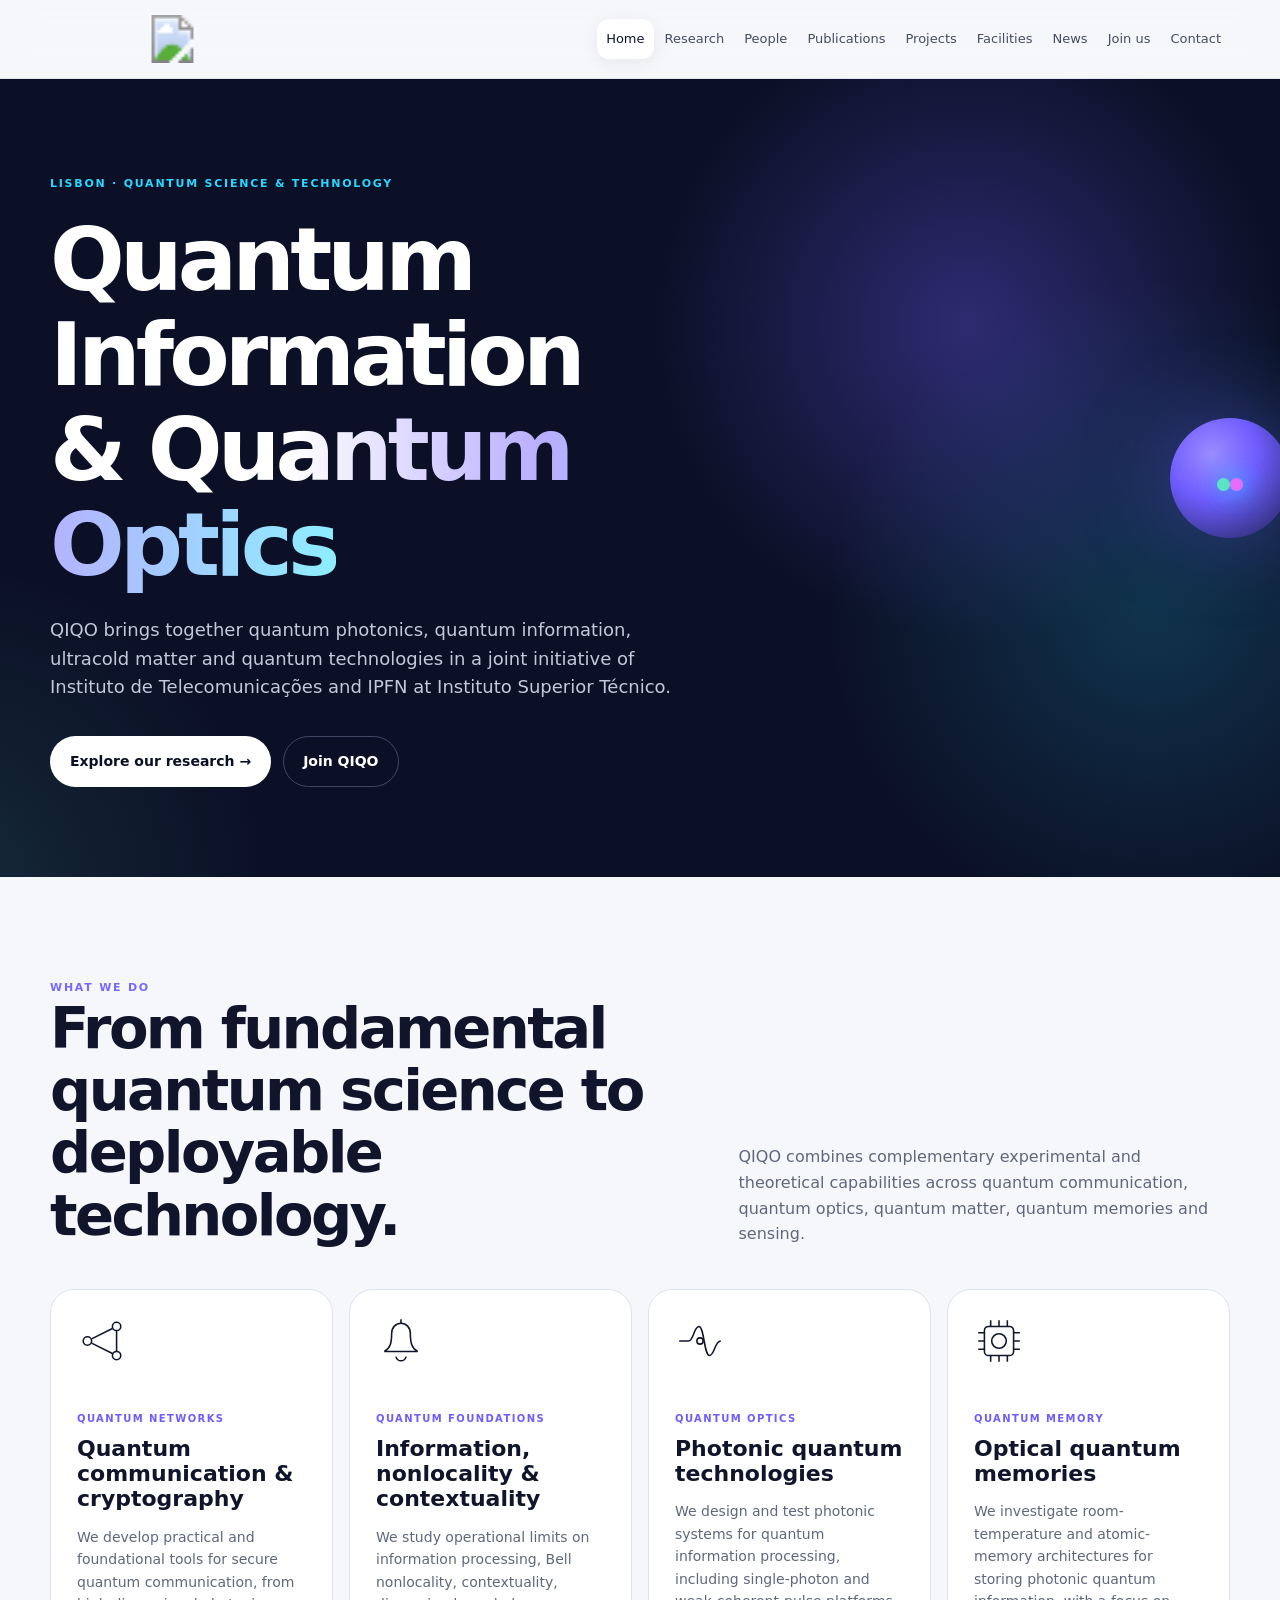
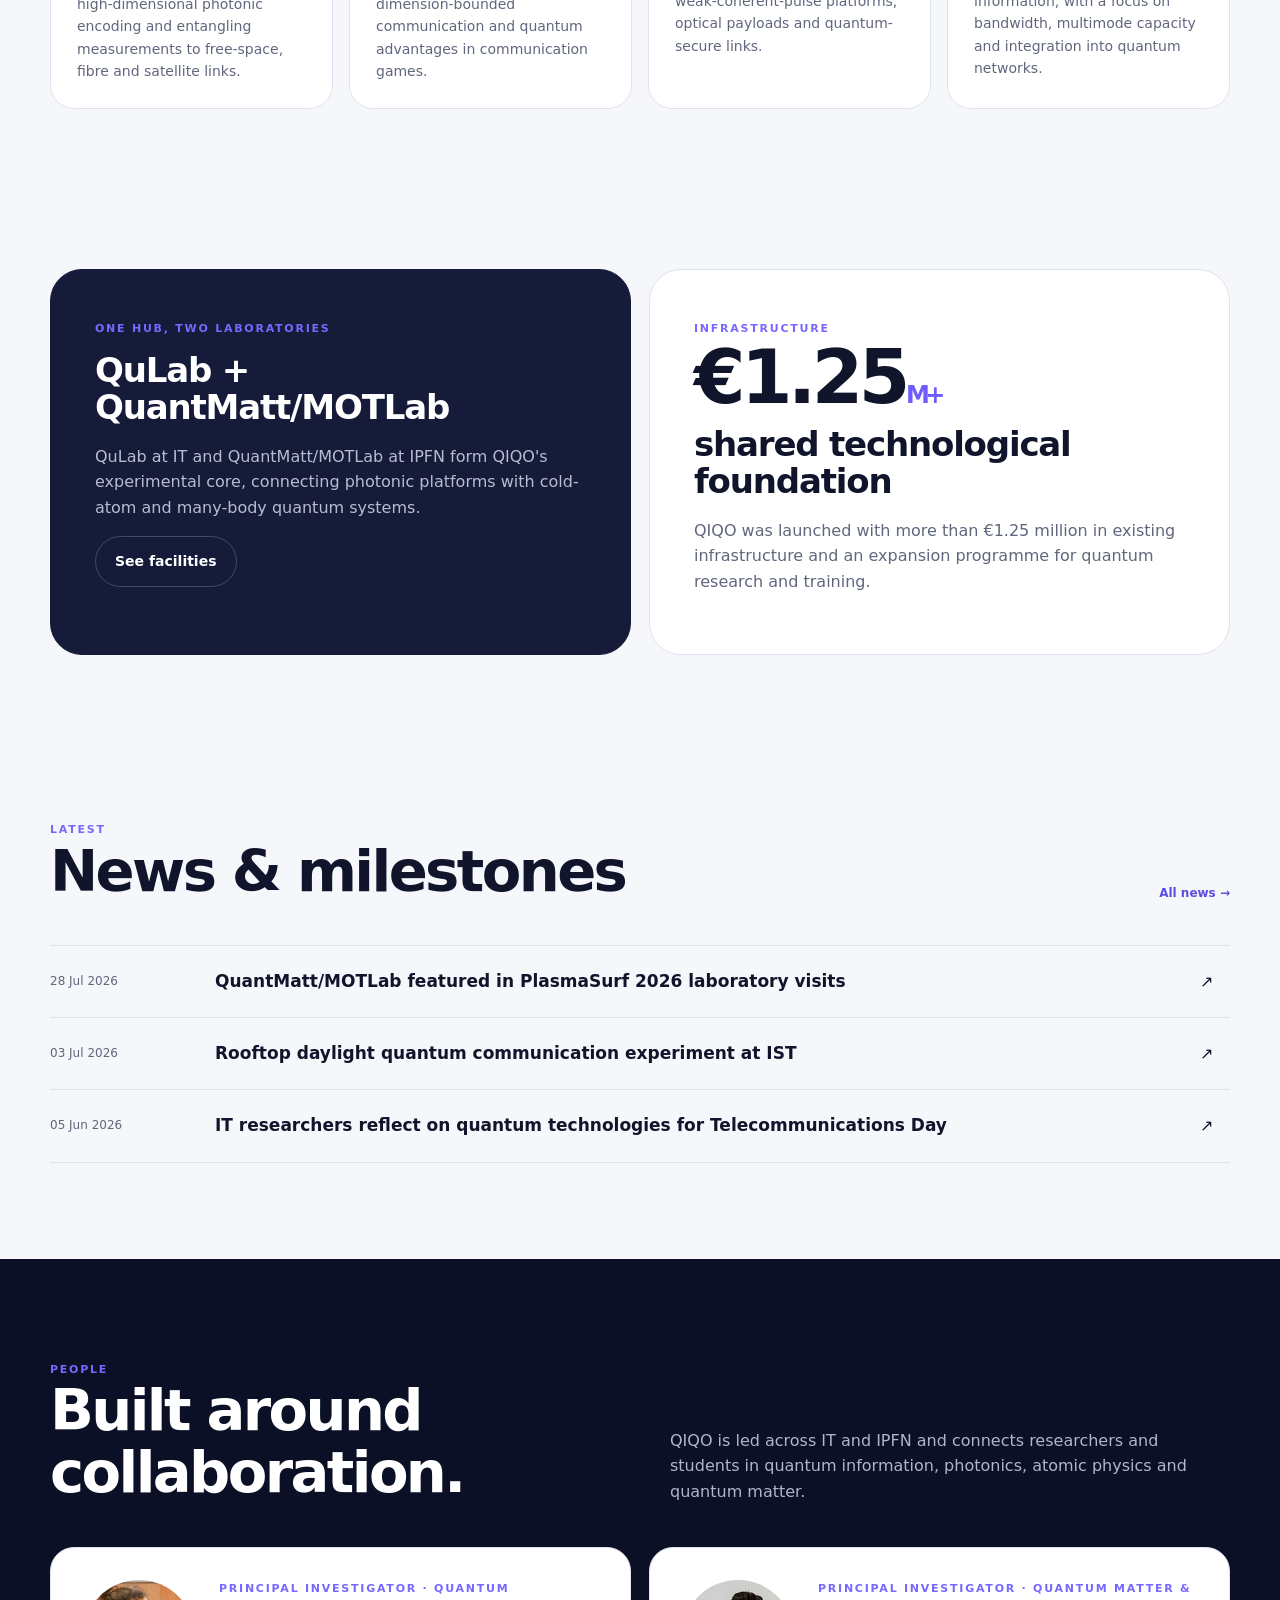
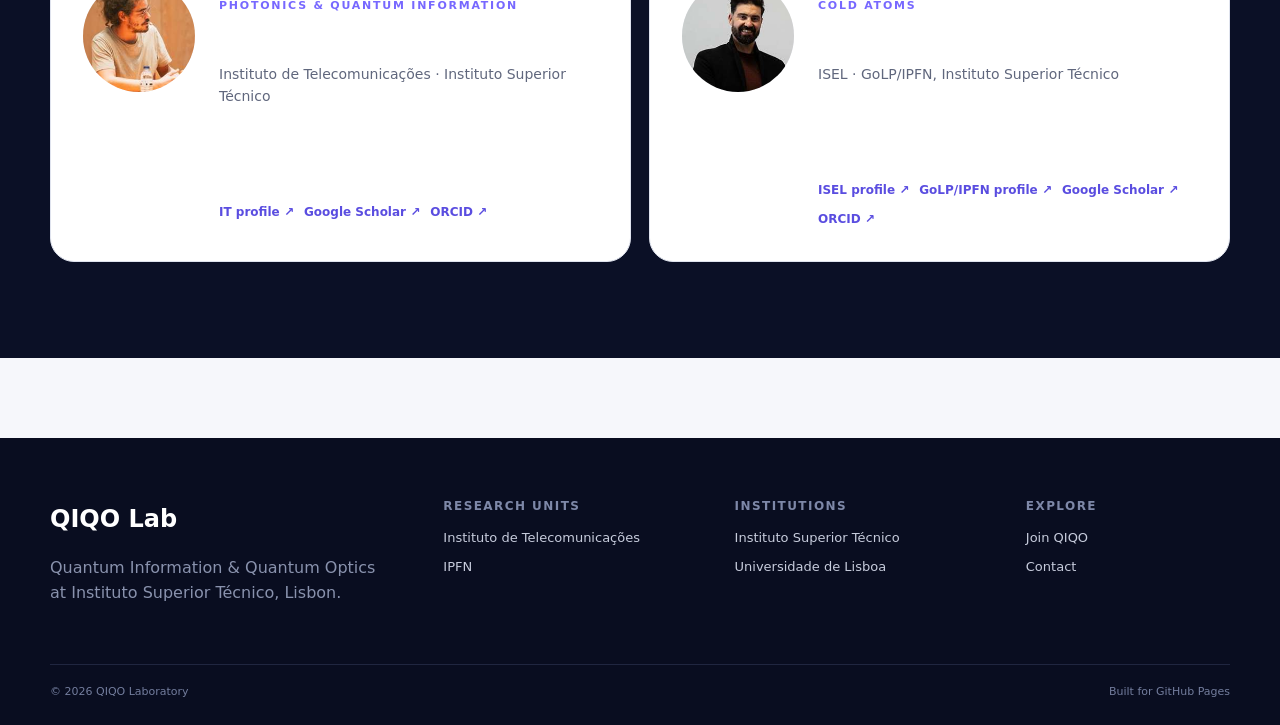
==== index.html @ 83a53793 "Deploy clean QIQO website v6" ====
<!doctype html>
<html lang="en"><head><meta charset="utf-8"><meta name="viewport" content="width=device-width, initial-scale=1"><title>QIQO Lab | Quantum Information & Quantum Optics</title><meta name="description" content="QIQO Laboratory — Quantum Information & Quantum Optics at Instituto Superior Técnico, Lisbon."><meta name="theme-color" content="#0b1026"><link rel="icon" href="assets/img/favicon.svg" type="image/svg+xml"><link rel="stylesheet" href="assets/css/site.css"><script defer src="assets/js/data.js"></script><script defer src="assets/js/news-data.js"></script><script defer src="assets/js/site.js"></script></head><body data-page="home"><div data-site-header></div><main><section class="hero"><div class="shell hero-grid"><div><span class="hero-kicker">Lisbon · Quantum science & technology</span><h1>Quantum Information<br>&amp; <span>Quantum Optics</span></h1><p class="hero-copy">QIQO brings together quantum photonics, quantum information, ultracold matter and quantum technologies in a joint initiative of Instituto de Telecomunicações and IPFN at Instituto Superior Técnico.</p><div class="hero-actions"><a class="btn btn-primary" href="research.html">Explore our research →</a><a class="btn btn-ghost" href="opportunities.html">Join QIQO</a></div></div><div class="quantum-art" aria-hidden="true"><div class="q-grid"></div><div class="q-orbit"></div><div class="q-core"></div><span class="q-dot one"></span><span class="q-dot two"></span><span class="q-dot three"></span></div></div></section><section class="section reveal"><div class="shell"><div class="section-head"><div><span class="eyebrow">What we do</span><h2>From fundamental quantum science to deployable technology.</h2></div><p>QIQO combines complementary experimental and theoretical capabilities across quantum communication, quantum optics, quantum matter, quantum memories and sensing.</p></div><div class="pillars" data-home-research></div></div></section><section class="section-tight reveal"><div class="shell split-band"><article class="band-card dark"><span class="eyebrow">One hub, two laboratories</span><h3>QuLab + QuantMatt/MOTLab</h3><p>QuLab at IT and QuantMatt/MOTLab at IPFN form QIQO's experimental core, connecting photonic platforms with cold-atom and many-body quantum systems.</p><a class="btn btn-ghost" href="facilities.html">See facilities</a></article><article class="band-card"><span class="eyebrow">Infrastructure</span><div class="metric">€1.25<small>M+</small></div><h3>shared technological foundation</h3><p>QIQO was launched with more than €1.25 million in existing infrastructure and an expansion programme for quantum research and training.</p></article></div></section><section class="section reveal"><div class="shell"><div class="section-head"><div><span class="eyebrow">Latest</span><h2>News &amp; milestones</h2></div><a class="text-link" href="news.html">All news →</a></div><div class="news-list" data-home-news></div></div></section><section class="section section-dark reveal"><div class="shell"><div class="section-head"><div><span class="hero-kicker">People</span><h2>Built around collaboration.</h2></div><p>QIQO is led across IT and IPFN and connects researchers and students in quantum information, photonics, atomic physics and quantum matter.</p></div><div class="people-grid leads" data-leadership></div></div></section></main><div data-site-footer></div></body></html>
---- assets/css/site.css ----
:root{
  --bg:#f6f7fb;--ink:#10152c;--muted:#60677d;--line:#dfe3ee;--paper:#fff;--navy:#0b1026;--violet:#6f5cff;--cyan:#29d8ff;--mint:#5fe6bd;--pink:#e56cff;--max:1180px;--radius:24px;--shadow:0 18px 60px rgba(19,24,55,.11)
}
*{box-sizing:border-box}html{scroll-behavior:smooth}body{margin:0;background:var(--bg);color:var(--ink);font-family:Inter,ui-sans-serif,system-ui,-apple-system,BlinkMacSystemFont,"Segoe UI",sans-serif;line-height:1.6;-webkit-font-smoothing:antialiased}a{color:inherit;text-decoration:none}img,svg{max-width:100%}.shell{width:min(calc(100% - 40px),var(--max));margin:auto}.site-header{position:sticky;top:0;z-index:100;background:rgba(246,247,251,.88);backdrop-filter:blur(18px);border-bottom:1px solid rgba(223,227,238,.8)}.nav-wrap{height:78px;display:flex;align-items:center;justify-content:space-between;gap:22px}.brand{display:flex;align-items:center;gap:12px;min-width:260px}.brand-logo{height:48px;width:auto;display:block}.brand-type{display:grid;line-height:1.1}.brand-type strong{font-size:18px;letter-spacing:.14em}.brand-type small{font-size:10px;color:var(--muted);margin-top:5px;letter-spacing:.03em}.main-nav{display:flex;align-items:center;gap:2px}.main-nav a{font-size:13px;padding:10px 9px;border-radius:12px;color:#454c63}.main-nav a:hover,.main-nav a.active{background:#fff;color:var(--ink);box-shadow:0 4px 18px rgba(19,24,55,.07)}.nav-toggle{display:none;border:0;background:transparent;padding:8px}.nav-toggle span{display:block;width:24px;height:2px;background:var(--ink);margin:5px}
.hero{position:relative;overflow:hidden;background:var(--navy);color:white;min-height:680px;display:flex;align-items:center}.hero:before{content:"";position:absolute;inset:-30%;background:radial-gradient(circle at 66% 38%,rgba(111,92,255,.35),transparent 20%),radial-gradient(circle at 75% 60%,rgba(41,216,255,.18),transparent 19%),radial-gradient(circle at 16% 82%,rgba(95,230,189,.12),transparent 16%)}.hero-grid{position:relative;display:grid;grid-template-columns:1.1fr .9fr;gap:50px;align-items:center;padding:90px 0}.hero-kicker,.eyebrow{display:inline-block;font-size:11px;letter-spacing:.16em;text-transform:uppercase;font-weight:750;color:#7768ff}.hero .hero-kicker{color:var(--cyan)}h1,h2,h3,h4{line-height:1.08;margin:0}.hero h1{font-size:clamp(48px,7vw,88px);letter-spacing:-.055em;max-width:760px;margin:17px 0 24px}.hero h1 span{background:linear-gradient(90deg,#fff 20%,#b8adff 56%,#8deeff);-webkit-background-clip:text;color:transparent}.hero-copy{font-size:18px;color:#c3c8db;max-width:680px}.hero-actions{display:flex;gap:12px;flex-wrap:wrap;margin-top:34px}.btn{display:inline-flex;align-items:center;justify-content:center;gap:8px;border-radius:999px;padding:13px 19px;font-size:14px;font-weight:700;border:1px solid transparent}.btn-primary{background:white;color:var(--navy)}.btn-primary:hover{transform:translateY(-2px)}.btn-ghost{border-color:#414965;color:#fff}.btn-ghost:hover{border-color:#8189a5}.quantum-art{position:relative;aspect-ratio:1;max-width:510px;margin-left:auto}.q-orbit{position:absolute;inset:13%;border:1px solid rgba(255,255,255,.28);border-radius:50%;transform:rotate(-14deg)}.q-orbit:before,.q-orbit:after{content:"";position:absolute;inset:0;border:1px solid rgba(255,255,255,.22);border-radius:50%}.q-orbit:before{transform:rotate(62deg)}.q-orbit:after{transform:rotate(122deg)}.q-core{position:absolute;width:120px;height:120px;left:50%;top:50%;transform:translate(-50%,-50%);border-radius:50%;background:radial-gradient(circle at 35% 30%,#9a8cff,#6f5cff 40%,#19204b);box-shadow:0 0 90px rgba(111,92,255,.45)}.q-dot{position:absolute;width:13px;height:13px;border-radius:50%;background:var(--cyan);box-shadow:0 0 24px rgba(41,216,255,.8)}.q-dot.one{left:15%;top:38%}.q-dot.two{right:12%;top:58%;background:var(--mint)}.q-dot.three{left:60%;top:10%;background:var(--pink)}.q-grid{position:absolute;inset:0;background-image:linear-gradient(rgba(255,255,255,.05) 1px,transparent 1px),linear-gradient(90deg,rgba(255,255,255,.05) 1px,transparent 1px);background-size:32px 32px;mask-image:radial-gradient(circle,#000,transparent 70%)}
.section{padding:96px 0}.section-tight{padding:64px 0}.section-dark{background:var(--navy);color:white}.section-head{display:flex;justify-content:space-between;gap:30px;align-items:end;margin-bottom:42px}.section-head h2,.page-hero h1{font-size:clamp(36px,4.5vw,58px);letter-spacing:-.045em}.section-head p{max-width:560px;color:var(--muted);margin:0}.section-dark .section-head p{color:#aeb5cc}.pillars{display:grid;grid-template-columns:repeat(4,1fr);gap:16px}.pillar{display:flex;flex-direction:column;min-height:360px;background:#fff;border:1px solid var(--line);padding:26px;border-radius:var(--radius);transition:.25s}.pillar:hover{transform:translateY(-5px);box-shadow:var(--shadow)}.pillar>div{width:50px;height:50px;margin-bottom:45px}.pillar svg,.research-icon svg{stroke:currentColor;stroke-width:1.5}.pillar span{font-size:10px;text-transform:uppercase;letter-spacing:.14em;color:var(--violet);font-weight:800}.pillar strong{font-size:22px;line-height:1.15;margin:9px 0 14px}.pillar p{font-size:14px;color:var(--muted);margin:0}.split-band{display:grid;grid-template-columns:1fr 1fr;gap:18px}.band-card{border-radius:32px;padding:44px;min-height:340px;background:#fff;border:1px solid var(--line);position:relative;overflow:hidden}.band-card.dark{background:#151b38;color:#fff;border-color:#151b38}.band-card h3{font-size:34px;letter-spacing:-.035em;max-width:500px;margin:12px 0 18px}.band-card p{color:var(--muted);max-width:520px}.band-card.dark p{color:#b7bdd1}.metric{font-size:74px;letter-spacing:-.06em;font-weight:800;line-height:1}.metric small{font-size:24px;color:var(--violet)}.news-list{border-top:1px solid var(--line)}.news-line{display:grid;grid-template-columns:145px 1fr 30px;gap:20px;padding:22px 0;border-bottom:1px solid var(--line);align-items:center}.news-line time{font-size:12px;color:var(--muted)}.news-line strong{font-size:17px}.news-line:hover strong{color:var(--violet)}
.page-hero{padding:92px 0 58px;background:linear-gradient(180deg,#eef0f8 0%,var(--bg) 100%)}.page-hero p{font-size:18px;color:var(--muted);max-width:760px}.breadcrumb{font-size:11px;letter-spacing:.14em;text-transform:uppercase;color:var(--violet);font-weight:800;margin-bottom:14px}.research-grid{display:grid;grid-template-columns:repeat(3,1fr);gap:18px}.research-card{background:#fff;border:1px solid var(--line);border-radius:var(--radius);padding:30px;min-height:360px}.research-icon{width:46px;height:46px;margin-bottom:36px}.research-card h3{font-size:25px;margin:10px 0 14px}.research-card p{color:var(--muted);font-size:14px}.tag-row{display:flex;flex-wrap:wrap;gap:7px;margin-top:22px}.tag-row span,.chip{font-size:11px;padding:6px 10px;border-radius:999px;background:#f0f1f7;color:#4c536a}.people-grid{display:grid;grid-template-columns:repeat(3,1fr);gap:18px}.people-grid.leads{grid-template-columns:repeat(2,1fr)}.person-card{background:#fff;border:1px solid var(--line);border-radius:var(--radius);padding:26px}.person-card-large{display:grid;grid-template-columns:112px 1fr;gap:24px;padding:32px}.avatar{width:82px;height:82px;border-radius:50%;display:grid;place-items:center;background:linear-gradient(135deg,#191f43,#725fff);color:#fff;font-weight:800;letter-spacing:.08em;overflow:hidden}.avatar-photo{object-fit:cover;background:#eef0f8}.person-card-large .avatar{width:112px;height:112px;font-size:22px}.person-card h3{font-size:22px;margin:8px 0 5px}.person-card p{font-size:14px}.muted{color:var(--muted)}.mini-links{display:flex;flex-wrap:wrap;gap:10px;margin-top:15px}.mini-link,.text-link{font-size:12px;font-weight:750;color:#5a4de0}.steering{display:flex;flex-wrap:wrap;gap:8px}.chip{font-size:13px;padding:9px 13px}.filters{display:flex;flex-wrap:wrap;gap:8px;margin-bottom:28px}.filter-btn{border:1px solid var(--line);background:#fff;border-radius:999px;padding:9px 14px;cursor:pointer;color:#51586e}.filter-btn.active{background:var(--navy);color:#fff;border-color:var(--navy)}.pub-year{display:grid;grid-template-columns:110px 1fr;border-top:1px solid var(--line)}.pub-year-label{font-size:32px;font-weight:800;padding:28px 0}.pub-item{padding:28px 0;border-bottom:1px solid var(--line)}.pub-item .topic{font-size:10px;text-transform:uppercase;letter-spacing:.12em;color:var(--violet);font-weight:800}.pub-item h3{font-size:22px;margin:9px 0}.pub-item h3 a:hover{color:var(--violet)}.pub-item p{margin:4px 0;color:var(--muted);font-size:14px}.pub-item .venue{color:var(--ink);font-weight:650}.projects-grid{display:grid;grid-template-columns:repeat(2,1fr);gap:18px}.project-card{background:#fff;border:1px solid var(--line);border-radius:var(--radius);padding:30px}.project-top{display:flex;justify-content:space-between;gap:20px;margin-bottom:26px}.status{font-size:10px;text-transform:uppercase;letter-spacing:.12em;font-weight:800;color:var(--violet)}.dates{font-size:12px;color:var(--muted)}.project-card h3{font-size:29px}.project-card h4{font-size:16px;line-height:1.35;margin:8px 0 16px}.project-card p{color:var(--muted);font-size:14px}.project-meta{border-top:1px solid var(--line);padding-top:16px;margin-top:20px;font-size:12px;font-weight:650}.facilities-grid{display:grid;gap:20px}.facility-card{display:grid;grid-template-columns:.9fr 1.1fr;background:#fff;border:1px solid var(--line);border-radius:30px;overflow:hidden}.facility-card>div:last-child{padding:54px}.facility-card h3{font-size:34px;margin:11px 0 18px}.facility-card p{color:var(--muted)}.facility-art{min-height:390px;background:#121831;position:relative;overflow:hidden}.facility-art span,.facility-art i,.facility-art b{position:absolute;display:block;border:1px solid rgba(255,255,255,.28);border-radius:50%}.facility-art span{width:300px;height:100px;left:12%;top:37%;transform:rotate(18deg)}.facility-art i{width:300px;height:100px;left:12%;top:37%;transform:rotate(78deg)}.facility-art b{width:80px;height:80px;left:44%;top:40%;background:radial-gradient(circle at 30% 30%,#8cf4ff,#6051ff);box-shadow:0 0 70px rgba(96,81,255,.55);border:0}.facility-art-2{background:#101d2d}.facility-art-2 b{background:radial-gradient(circle at 30% 30%,#d7ff92,#38d59b)}.news-grid{display:grid;grid-template-columns:repeat(3,1fr);gap:18px}.news-card{background:#fff;border:1px solid var(--line);border-radius:var(--radius);padding:28px}.news-card time{font-size:11px;color:var(--violet);font-weight:800}.news-card h3{font-size:22px;margin:15px 0}.news-card p{color:var(--muted);font-size:14px}.opportunity-grid{display:grid;grid-template-columns:1fr 1fr;gap:18px}.opportunity{border-radius:var(--radius);background:#fff;border:1px solid var(--line);padding:32px}.opportunity h3{font-size:26px;margin:11px 0}.opportunity p{color:var(--muted)}.contact-grid{display:grid;grid-template-columns:1.1fr .9fr;gap:20px}.contact-card{background:#fff;border:1px solid var(--line);border-radius:var(--radius);padding:34px}.contact-card h3{font-size:24px;margin-bottom:16px}.contact-list{display:grid;gap:14px}.contact-list a{padding:14px 0;border-bottom:1px solid var(--line);display:flex;justify-content:space-between}.map-placeholder{min-height:340px;border-radius:var(--radius);background:var(--navy);color:white;display:flex;align-items:end;padding:30px;position:relative;overflow:hidden}.map-placeholder:before{content:"";position:absolute;inset:0;background-image:linear-gradient(rgba(255,255,255,.08) 1px,transparent 1px),linear-gradient(90deg,rgba(255,255,255,.08) 1px,transparent 1px);background-size:35px 35px;transform:rotate(12deg) scale(1.3)}.map-placeholder div{position:relative}.site-footer{background:#090d20;color:#d5d9e8;padding:62px 0 24px;margin-top:80px}.footer-grid{display:grid;grid-template-columns:1.4fr 1fr 1fr .8fr;gap:36px}.footer-brand{font-size:24px;font-weight:800;color:#fff}.footer-grid p{color:#8992ad;max-width:340px}.footer-grid h3{font-size:12px;text-transform:uppercase;letter-spacing:.12em;color:#7e88a8;margin-bottom:15px}.footer-grid a{display:block;color:#c7ccdc;font-size:13px;margin:8px 0}.footer-grid a:hover{color:#fff}.footer-bottom{border-top:1px solid #202640;margin-top:42px;padding-top:18px;display:flex;justify-content:space-between;color:#737d9d;font-size:11px}.reveal{opacity:0;transform:translateY(14px);transition:.6s ease}.reveal.in-view{opacity:1;transform:none}
@media(max-width:1050px){.main-nav a{font-size:12px;padding:9px 6px}.brand{min-width:220px}.brand-logo{height:42px}.brand-type small{display:none}.pillars{grid-template-columns:repeat(2,1fr)}.research-grid{grid-template-columns:repeat(2,1fr)}}
@media(max-width:820px){.nav-toggle{display:block}.main-nav{display:none;position:absolute;top:78px;left:20px;right:20px;background:#fff;padding:12px;border-radius:18px;box-shadow:var(--shadow);flex-direction:column;align-items:stretch}.main-nav.open{display:flex}.main-nav a{padding:11px 13px}.hero-grid{grid-template-columns:1fr;padding:72px 0}.quantum-art{max-width:380px;margin:0 auto}.hero{min-height:auto}.section{padding:72px 0}.section-head{display:block}.section-head p{margin-top:18px}.people-grid,.people-grid.leads,.projects-grid,.news-grid,.opportunity-grid,.contact-grid{grid-template-columns:1fr}.research-grid{grid-template-columns:1fr}.split-band{grid-template-columns:1fr}.facility-card{grid-template-columns:1fr}.facility-art{min-height:280px}.footer-grid{grid-template-columns:1fr 1fr}.pub-year{grid-template-columns:75px 1fr}.person-card-large{grid-template-columns:82px 1fr}.person-card-large .avatar{width:82px;height:82px}.news-line{grid-template-columns:100px 1fr 20px}}
@media(max-width:560px){.shell{width:min(calc(100% - 28px),var(--max))}.brand{min-width:0}.brand-logo{height:34px}.brand-type small{display:none}.hero h1{font-size:50px}.hero-grid{padding:58px 0}.quantum-art{max-width:290px}.pillars{grid-template-columns:1fr}.pillar{min-height:300px}.band-card{padding:30px}.metric{font-size:58px}.footer-grid{grid-template-columns:1fr}.footer-bottom{display:block}.footer-bottom span{display:block;margin:5px 0}.person-card-large{grid-template-columns:1fr}.pub-year{grid-template-columns:1fr}.pub-year-label{padding-bottom:5px}.facility-card>div:last-child{padding:32px}}
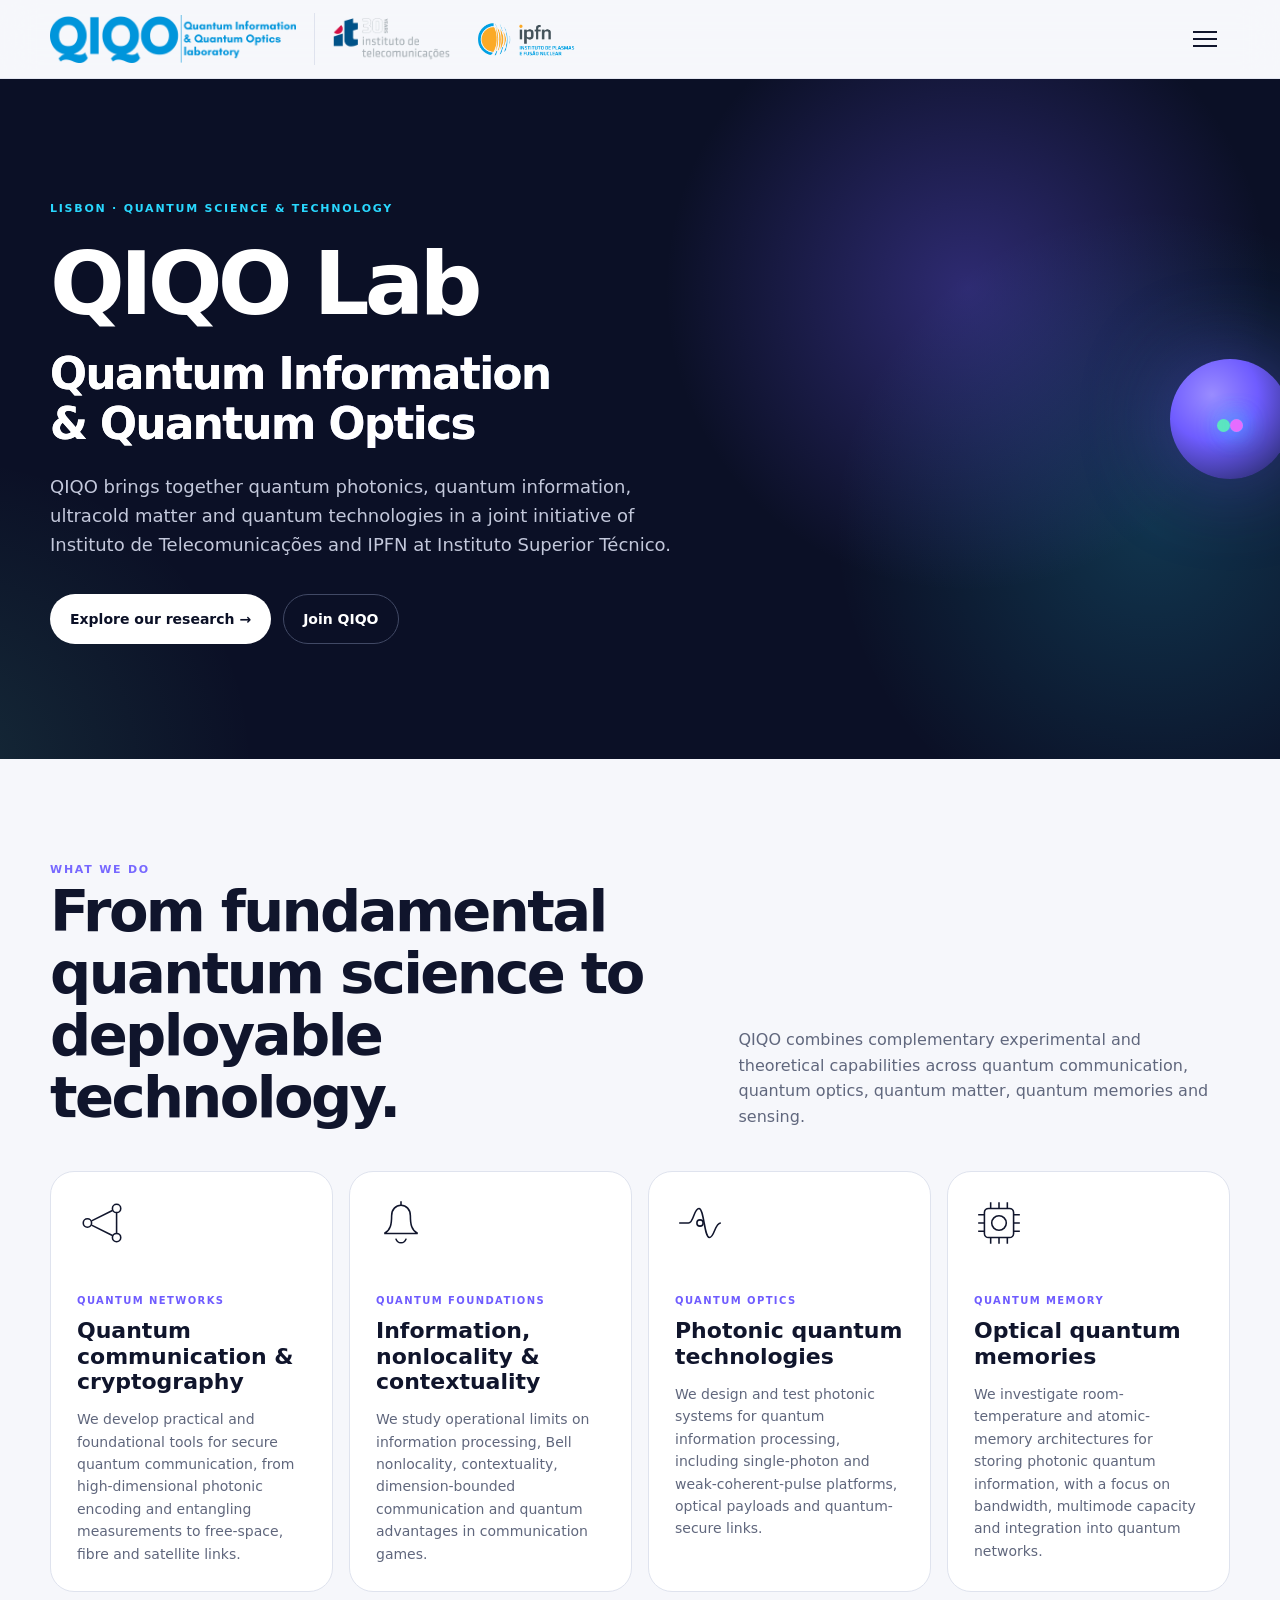
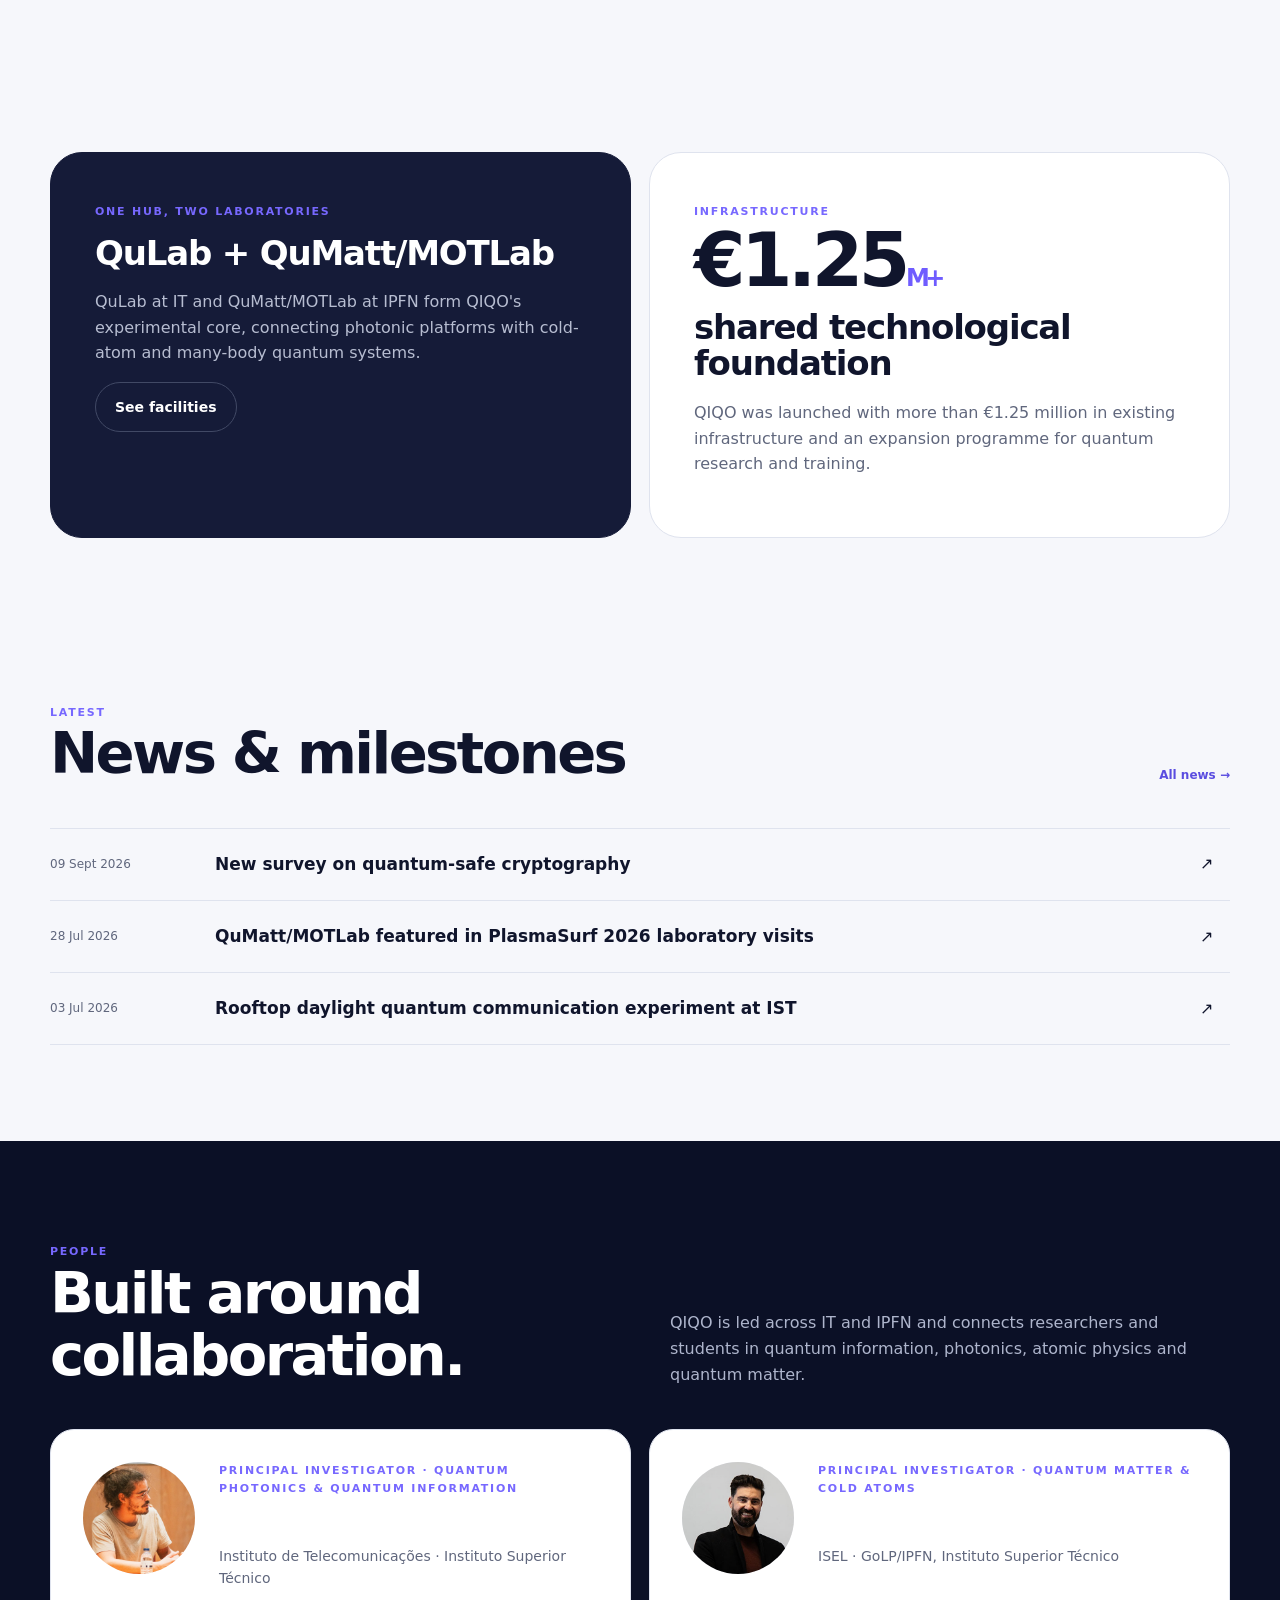
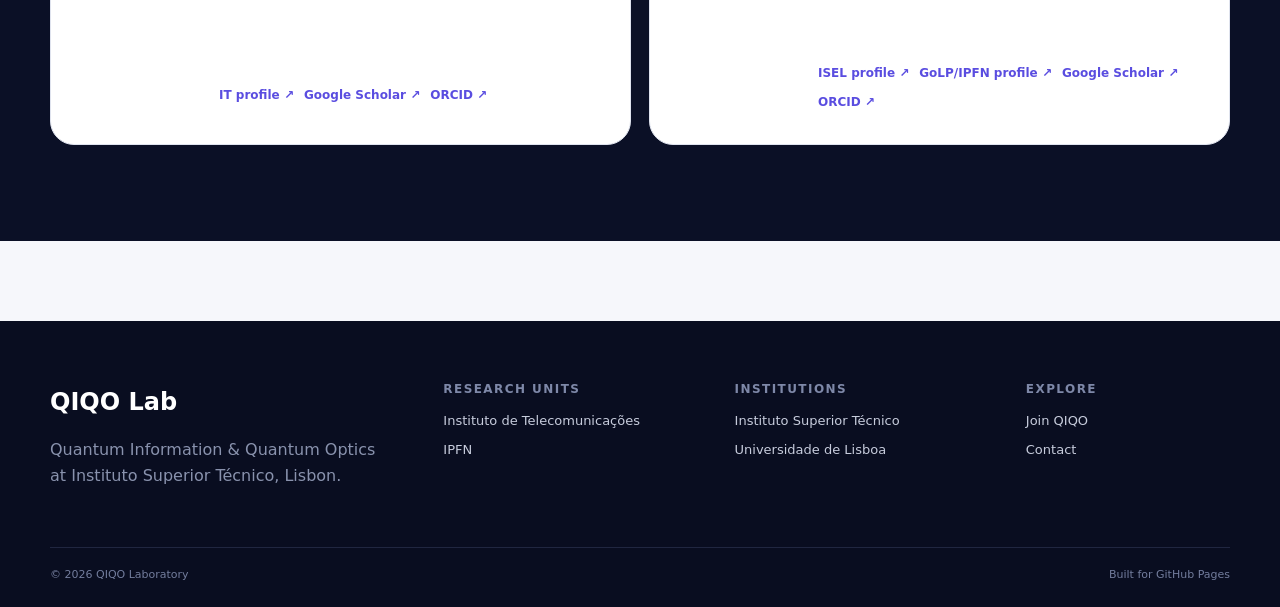
==== commit b243224d: "Publish quantum-safe survey, improve search metadata, and rename QuMatt throughout" ====
--- a/index.html
+++ b/index.html
@@ -1,2 +1,3 @@
-<!doctype html>
-<html lang="en"><head><meta charset="utf-8"><meta name="viewport" content="width=device-width, initial-scale=1"><title>QIQO Lab | Quantum Information & Quantum Optics</title><meta name="description" content="QIQO Laboratory — Quantum Information & Quantum Optics at Instituto Superior Técnico, Lisbon."><meta name="theme-color" content="#0b1026"><link rel="icon" href="assets/img/favicon.svg" type="image/svg+xml"><link rel="stylesheet" href="assets/css/site.css"><script defer src="assets/js/data.js"></script><script defer src="assets/js/news-data.js"></script><script defer src="assets/js/site.js"></script></head><body data-page="home"><div data-site-header></div><main><section class="hero"><div class="shell hero-grid"><div><span class="hero-kicker">Lisbon · Quantum science & technology</span><h1>Quantum Information<br>&amp; <span>Quantum Optics</span></h1><p class="hero-copy">QIQO brings together quantum photonics, quantum information, ultracold matter and quantum technologies in a joint initiative of Instituto de Telecomunicações and IPFN at Instituto Superior Técnico.</p><div class="hero-actions"><a class="btn btn-primary" href="research.html">Explore our research →</a><a class="btn btn-ghost" href="opportunities.html">Join QIQO</a></div></div><div class="quantum-art" aria-hidden="true"><div class="q-grid"></div><div class="q-orbit"></div><div class="q-core"></div><span class="q-dot one"></span><span class="q-dot two"></span><span class="q-dot three"></span></div></div></section><section class="section reveal"><div class="shell"><div class="section-head"><div><span class="eyebrow">What we do</span><h2>From fundamental quantum science to deployable technology.</h2></div><p>QIQO combines complementary experimental and theoretical capabilities across quantum communication, quantum optics, quantum matter, quantum memories and sensing.</p></div><div class="pillars" data-home-research></div></div></section><section class="section-tight reveal"><div class="shell split-band"><article class="band-card dark"><span class="eyebrow">One hub, two laboratories</span><h3>QuLab + QuantMatt/MOTLab</h3><p>QuLab at IT and QuantMatt/MOTLab at IPFN form QIQO's experimental core, connecting photonic platforms with cold-atom and many-body quantum systems.</p><a class="btn btn-ghost" href="facilities.html">See facilities</a></article><article class="band-card"><span class="eyebrow">Infrastructure</span><div class="metric">€1.25<small>M+</small></div><h3>shared technological foundation</h3><p>QIQO was launched with more than €1.25 million in existing infrastructure and an expansion programme for quantum research and training.</p></article></div></section><section class="section reveal"><div class="shell"><div class="section-head"><div><span class="eyebrow">Latest</span><h2>News &amp; milestones</h2></div><a class="text-link" href="news.html">All news →</a></div><div class="news-list" data-home-news></div></div></section><section class="section section-dark reveal"><div class="shell"><div class="section-head"><div><span class="hero-kicker">People</span><h2>Built around collaboration.</h2></div><p>QIQO is led across IT and IPFN and connects researchers and students in quantum information, photonics, atomic physics and quantum matter.</p></div><div class="people-grid leads" data-leadership></div></div></section></main><div data-site-footer></div></body></html>+<!DOCTYPE html>
+
+<html lang="en"><head><meta charset="utf-8"/><meta content="width=device-width, initial-scale=1" name="viewport"/><title>QIQO Lab — Quantum Information &amp; Quantum Optics | Instituto Superior Técnico, Lisbon</title><meta content="QIQO is the joint quantum information and quantum optics laboratory of IT and IPFN at Instituto Superior Técnico, Lisbon, Portugal." name="description"/><meta content="#0b1026" name="theme-color"/><link href="assets/img/favicon.svg" rel="icon" type="image/svg+xml"/><link href="assets/css/site.css" rel="stylesheet"/><script defer="" src="assets/js/data.js"></script><script defer="" src="assets/js/news-data.js"></script><script defer="" src="assets/js/site.js"></script><link href="https://qiqo-lab.github.io/" rel="canonical"/><meta content="website" property="og:type"/><meta content="QIQO Lab" property="og:site_name"/><meta content="QIQO Lab — Quantum Information &amp; Quantum Optics | Instituto Superior Técnico, Lisbon" property="og:title"/><meta content="QIQO is the joint quantum information and quantum optics laboratory of IT and IPFN at Instituto Superior Técnico, Lisbon, Portugal." property="og:description"/><meta content="https://qiqo-lab.github.io/" property="og:url"/><meta content="en_GB" property="og:locale"/><meta content="https://qiqo-lab.github.io/assets/img/logo/qiqo-logo-2.png" property="og:image"/><meta content="QIQO — Quantum Information and Quantum Optics Laboratory" property="og:image:alt"/><meta content="summary" name="twitter:card"/><meta content="QIQO Lab — Quantum Information &amp; Quantum Optics | Instituto Superior Técnico, Lisbon" name="twitter:title"/><meta content="QIQO is the joint quantum information and quantum optics laboratory of IT and IPFN at Instituto Superior Técnico, Lisbon, Portugal." name="twitter:description"/><meta content="https://qiqo-lab.github.io/assets/img/logo/qiqo-logo-2.png" name="twitter:image"/><script data-qiqo-schema="" type="application/ld+json">{"@context": "https://schema.org", "@graph": [{"@type": "ResearchOrganization", "@id": "https://qiqo-lab.github.io/#organization", "name": "QIQO — Quantum Information and Quantum Optics Laboratory", "alternateName": ["QIQO", "QIQO Lab", "QIQO Laboratory"], "url": "https://qiqo-lab.github.io/", "logo": "https://qiqo-lab.github.io/assets/img/logo/qiqo-logo-2.png", "description": "QIQO is the joint quantum information and quantum optics laboratory of IT and IPFN at Instituto Superior Técnico, Lisbon, Portugal.", "address": {"@type": "PostalAddress", "streetAddress": "Av. Rovisco Pais 1", "postalCode": "1049-001", "addressLocality": "Lisbon", "addressCountry": "PT"}, "parentOrganization": [{"@type": "CollegeOrUniversity", "name": "Instituto Superior Técnico, Universidade de Lisboa", "url": "https://tecnico.ulisboa.pt/"}, {"@type": "ResearchOrganization", "name": "Instituto de Telecomunicações", "url": "https://www.it.pt/"}, {"@type": "ResearchOrganization", "name": "Instituto de Plasmas e Fusão Nuclear", "alternateName": "IPFN", "url": "https://www.ipfn.tecnico.ulisboa.pt/"}]}, {"@type": "WebSite", "@id": "https://qiqo-lab.github.io/#website", "url": "https://qiqo-lab.github.io/", "name": "QIQO Lab", "alternateName": "QIQO", "publisher": {"@id": "https://qiqo-lab.github.io/#organization"}, "inLanguage": "en"}]}</script><noscript><style>.reveal{opacity:1;transform:none}.nav-toggle{display:none}.nav-wrap{height:auto;min-height:78px;flex-wrap:wrap;padding-block:12px}.main-nav{display:flex;position:static;flex-wrap:wrap;flex-direction:row;width:100%;box-shadow:none}</style></noscript></head><body data-page="home"><div data-site-header=""><header class="site-header"><div class="shell nav-wrap"><div class="header-logos"><a aria-label="QIQO home" class="brand" href="index.html"><img alt="QIQO Laboratory logo" class="brand-logo" src="assets/img/logo/qiqo-logo-2.png"/></a><div aria-label="Partner institutions" class="partner-logos"><a aria-label="Instituto de Telecomunicações" class="partner-logo partner-logo-it" href="https://www.it.pt/"><img alt="Instituto de Telecomunicações" height="188" src="assets/img/logo/it-logo.png" width="525"/></a><a aria-label="Instituto de Plasmas e Fusão Nuclear" class="partner-logo partner-logo-ipfn" href="https://www.ipfn.tecnico.ulisboa.pt/"><img alt="Instituto de Plasmas e Fusão Nuclear" height="179" src="assets/img/logo/ipfn-logo.png" width="428"/></a></div></div><button aria-expanded="false" aria-label="Toggle navigation" class="nav-toggle"><span></span><span></span><span></span></button><nav aria-label="Primary navigation" class="main-nav"><a class="active" href="index.html">Home</a><a href="research.html">Research</a><a href="people.html">People</a><a href="publications.html">Publications</a><a href="projects.html">Projects</a><a href="facilities.html">Facilities</a><a href="news.html">News</a><a href="opportunities.html">Join us</a><a href="contact.html">Contact</a></nav></div></header></div><main><section class="hero"><div class="shell hero-grid"><div><span class="hero-kicker">Lisbon · Quantum science &amp; technology</span><h1>QIQO Lab<span class="hero-subtitle">Quantum Information<br/>&amp; Quantum Optics</span></h1><p class="hero-copy">QIQO brings together quantum photonics, quantum information, ultracold matter and quantum technologies in a joint initiative of Instituto de Telecomunicações and IPFN at Instituto Superior Técnico.</p><div class="hero-actions"><a class="btn btn-primary" href="research.html">Explore our research →</a><a class="btn btn-ghost" href="opportunities.html">Join QIQO</a></div></div><div aria-hidden="true" class="quantum-art"><div class="q-grid"></div><div class="q-orbit"></div><div class="q-core"></div><span class="q-dot one"></span><span class="q-dot two"></span><span class="q-dot three"></span></div></div></section><section class="section reveal"><div class="shell"><div class="section-head"><div><span class="eyebrow">What we do</span><h2>From fundamental quantum science to deployable technology.</h2></div><p>QIQO combines complementary experimental and theoretical capabilities across quantum communication, quantum optics, quantum matter, quantum memories and sensing.</p></div><div class="pillars" data-home-research=""></div></div></section><section class="section-tight reveal"><div class="shell split-band"><article class="band-card dark"><span class="eyebrow">One hub, two laboratories</span><h3>QuLab + QuMatt/MOTLab</h3><p>QuLab at IT and QuMatt/MOTLab at IPFN form QIQO's experimental core, connecting photonic platforms with cold-atom and many-body quantum systems.</p><a class="btn btn-ghost" href="facilities.html">See facilities</a></article><article class="band-card"><span class="eyebrow">Infrastructure</span><div class="metric">€1.25<small>M+</small></div><h3>shared technological foundation</h3><p>QIQO was launched with more than €1.25 million in existing infrastructure and an expansion programme for quantum research and training.</p></article></div></section><section class="section reveal"><div class="shell"><div class="section-head"><div><span class="eyebrow">Latest</span><h2>News &amp; milestones</h2></div><a class="text-link" href="news.html">All news →</a></div><div class="news-list" data-home-news=""><a class="news-line" href="https://arxiv.org/abs/2609.11991" rel="noreferrer" target="_blank"><time>09 Sep 2026</time><strong>New survey on quantum-safe cryptography</strong><span>↗</span></a><a class="news-line" href="https://www.ipfn.tecnico.ulisboa.pt/news-and-events/news/281663955271805" rel="noreferrer" target="_blank"><time>28 Jul 2026</time><strong>QuMatt/MOTLab featured in PlasmaSurf 2026 laboratory visits</strong><span>↗</span></a><a class="news-line" href="https://arxiv.org/abs/2607.03527" rel="noreferrer" target="_blank"><time>03 Jul 2026</time><strong>Rooftop daylight quantum communication experiment at IST</strong><span>↗</span></a></div></div></section><section class="section section-dark reveal"><div class="shell"><div class="section-head"><div><span class="hero-kicker">People</span><h2>Built around collaboration.</h2></div><p>QIQO is led across IT and IPFN and connects researchers and students in quantum information, photonics, atomic physics and quantum matter.</p></div><div class="people-grid leads" data-leadership=""></div></div></section></main><div data-site-footer=""></div></body></html>
--- a/assets/css/site.css
+++ b/assets/css/site.css
@@ -7,4 +7,36 @@
 .page-hero{padding:92px 0 58px;background:linear-gradient(180deg,#eef0f8 0%,var(--bg) 100%)}.page-hero p{font-size:18px;color:var(--muted);max-width:760px}.breadcrumb{font-size:11px;letter-spacing:.14em;text-transform:uppercase;color:var(--violet);font-weight:800;margin-bottom:14px}.research-grid{display:grid;grid-template-columns:repeat(3,1fr);gap:18px}.research-card{background:#fff;border:1px solid var(--line);border-radius:var(--radius);padding:30px;min-height:360px}.research-icon{width:46px;height:46px;margin-bottom:36px}.research-card h3{font-size:25px;margin:10px 0 14px}.research-card p{color:var(--muted);font-size:14px}.tag-row{display:flex;flex-wrap:wrap;gap:7px;margin-top:22px}.tag-row span,.chip{font-size:11px;padding:6px 10px;border-radius:999px;background:#f0f1f7;color:#4c536a}.people-grid{display:grid;grid-template-columns:repeat(3,1fr);gap:18px}.people-grid.leads{grid-template-columns:repeat(2,1fr)}.person-card{background:#fff;border:1px solid var(--line);border-radius:var(--radius);padding:26px}.person-card-large{display:grid;grid-template-columns:112px 1fr;gap:24px;padding:32px}.avatar{width:82px;height:82px;border-radius:50%;display:grid;place-items:center;background:linear-gradient(135deg,#191f43,#725fff);color:#fff;font-weight:800;letter-spacing:.08em;overflow:hidden}.avatar-photo{object-fit:cover;background:#eef0f8}.person-card-large .avatar{width:112px;height:112px;font-size:22px}.person-card h3{font-size:22px;margin:8px 0 5px}.person-card p{font-size:14px}.muted{color:var(--muted)}.mini-links{display:flex;flex-wrap:wrap;gap:10px;margin-top:15px}.mini-link,.text-link{font-size:12px;font-weight:750;color:#5a4de0}.steering{display:flex;flex-wrap:wrap;gap:8px}.chip{font-size:13px;padding:9px 13px}.filters{display:flex;flex-wrap:wrap;gap:8px;margin-bottom:28px}.filter-btn{border:1px solid var(--line);background:#fff;border-radius:999px;padding:9px 14px;cursor:pointer;color:#51586e}.filter-btn.active{background:var(--navy);color:#fff;border-color:var(--navy)}.pub-year{display:grid;grid-template-columns:110px 1fr;border-top:1px solid var(--line)}.pub-year-label{font-size:32px;font-weight:800;padding:28px 0}.pub-item{padding:28px 0;border-bottom:1px solid var(--line)}.pub-item .topic{font-size:10px;text-transform:uppercase;letter-spacing:.12em;color:var(--violet);font-weight:800}.pub-item h3{font-size:22px;margin:9px 0}.pub-item h3 a:hover{color:var(--violet)}.pub-item p{margin:4px 0;color:var(--muted);font-size:14px}.pub-item .venue{color:var(--ink);font-weight:650}.projects-grid{display:grid;grid-template-columns:repeat(2,1fr);gap:18px}.project-card{background:#fff;border:1px solid var(--line);border-radius:var(--radius);padding:30px}.project-top{display:flex;justify-content:space-between;gap:20px;margin-bottom:26px}.status{font-size:10px;text-transform:uppercase;letter-spacing:.12em;font-weight:800;color:var(--violet)}.dates{font-size:12px;color:var(--muted)}.project-card h3{font-size:29px}.project-card h4{font-size:16px;line-height:1.35;margin:8px 0 16px}.project-card p{color:var(--muted);font-size:14px}.project-meta{border-top:1px solid var(--line);padding-top:16px;margin-top:20px;font-size:12px;font-weight:650}.facilities-grid{display:grid;gap:20px}.facility-card{display:grid;grid-template-columns:.9fr 1.1fr;background:#fff;border:1px solid var(--line);border-radius:30px;overflow:hidden}.facility-card>div:last-child{padding:54px}.facility-card h3{font-size:34px;margin:11px 0 18px}.facility-card p{color:var(--muted)}.facility-art{min-height:390px;background:#121831;position:relative;overflow:hidden}.facility-art span,.facility-art i,.facility-art b{position:absolute;display:block;border:1px solid rgba(255,255,255,.28);border-radius:50%}.facility-art span{width:300px;height:100px;left:12%;top:37%;transform:rotate(18deg)}.facility-art i{width:300px;height:100px;left:12%;top:37%;transform:rotate(78deg)}.facility-art b{width:80px;height:80px;left:44%;top:40%;background:radial-gradient(circle at 30% 30%,#8cf4ff,#6051ff);box-shadow:0 0 70px rgba(96,81,255,.55);border:0}.facility-art-2{background:#101d2d}.facility-art-2 b{background:radial-gradient(circle at 30% 30%,#d7ff92,#38d59b)}.news-grid{display:grid;grid-template-columns:repeat(3,1fr);gap:18px}.news-card{background:#fff;border:1px solid var(--line);border-radius:var(--radius);padding:28px}.news-card time{font-size:11px;color:var(--violet);font-weight:800}.news-card h3{font-size:22px;margin:15px 0}.news-card p{color:var(--muted);font-size:14px}.opportunity-grid{display:grid;grid-template-columns:1fr 1fr;gap:18px}.opportunity{border-radius:var(--radius);background:#fff;border:1px solid var(--line);padding:32px}.opportunity h3{font-size:26px;margin:11px 0}.opportunity p{color:var(--muted)}.contact-grid{display:grid;grid-template-columns:1.1fr .9fr;gap:20px}.contact-card{background:#fff;border:1px solid var(--line);border-radius:var(--radius);padding:34px}.contact-card h3{font-size:24px;margin-bottom:16px}.contact-list{display:grid;gap:14px}.contact-list a{padding:14px 0;border-bottom:1px solid var(--line);display:flex;justify-content:space-between}.map-placeholder{min-height:340px;border-radius:var(--radius);background:var(--navy);color:white;display:flex;align-items:end;padding:30px;position:relative;overflow:hidden}.map-placeholder:before{content:"";position:absolute;inset:0;background-image:linear-gradient(rgba(255,255,255,.08) 1px,transparent 1px),linear-gradient(90deg,rgba(255,255,255,.08) 1px,transparent 1px);background-size:35px 35px;transform:rotate(12deg) scale(1.3)}.map-placeholder div{position:relative}.site-footer{background:#090d20;color:#d5d9e8;padding:62px 0 24px;margin-top:80px}.footer-grid{display:grid;grid-template-columns:1.4fr 1fr 1fr .8fr;gap:36px}.footer-brand{font-size:24px;font-weight:800;color:#fff}.footer-grid p{color:#8992ad;max-width:340px}.footer-grid h3{font-size:12px;text-transform:uppercase;letter-spacing:.12em;color:#7e88a8;margin-bottom:15px}.footer-grid a{display:block;color:#c7ccdc;font-size:13px;margin:8px 0}.footer-grid a:hover{color:#fff}.footer-bottom{border-top:1px solid #202640;margin-top:42px;padding-top:18px;display:flex;justify-content:space-between;color:#737d9d;font-size:11px}.reveal{opacity:0;transform:translateY(14px);transition:.6s ease}.reveal.in-view{opacity:1;transform:none}
 @media(max-width:1050px){.main-nav a{font-size:12px;padding:9px 6px}.brand{min-width:220px}.brand-logo{height:42px}.brand-type small{display:none}.pillars{grid-template-columns:repeat(2,1fr)}.research-grid{grid-template-columns:repeat(2,1fr)}}
 @media(max-width:820px){.nav-toggle{display:block}.main-nav{display:none;position:absolute;top:78px;left:20px;right:20px;background:#fff;padding:12px;border-radius:18px;box-shadow:var(--shadow);flex-direction:column;align-items:stretch}.main-nav.open{display:flex}.main-nav a{padding:11px 13px}.hero-grid{grid-template-columns:1fr;padding:72px 0}.quantum-art{max-width:380px;margin:0 auto}.hero{min-height:auto}.section{padding:72px 0}.section-head{display:block}.section-head p{margin-top:18px}.people-grid,.people-grid.leads,.projects-grid,.news-grid,.opportunity-grid,.contact-grid{grid-template-columns:1fr}.research-grid{grid-template-columns:1fr}.split-band{grid-template-columns:1fr}.facility-card{grid-template-columns:1fr}.facility-art{min-height:280px}.footer-grid{grid-template-columns:1fr 1fr}.pub-year{grid-template-columns:75px 1fr}.person-card-large{grid-template-columns:82px 1fr}.person-card-large .avatar{width:82px;height:82px}.news-line{grid-template-columns:100px 1fr 20px}}
-@media(max-width:560px){.shell{width:min(calc(100% - 28px),var(--max))}.brand{min-width:0}.brand-logo{height:34px}.brand-type small{display:none}.hero h1{font-size:50px}.hero-grid{padding:58px 0}.quantum-art{max-width:290px}.pillars{grid-template-columns:1fr}.pillar{min-height:300px}.band-card{padding:30px}.metric{font-size:58px}.footer-grid{grid-template-columns:1fr}.footer-bottom{display:block}.footer-bottom span{display:block;margin:5px 0}.person-card-large{grid-template-columns:1fr}.pub-year{grid-template-columns:1fr}.pub-year-label{padding-bottom:5px}.facility-card>div:last-child{padding:32px}}+@media(max-width:560px){.shell{width:min(calc(100% - 28px),var(--max))}.brand{min-width:0}.brand-logo{height:34px}.brand-type small{display:none}.hero h1{font-size:50px}.hero-grid{padding:58px 0}.quantum-art{max-width:290px}.pillars{grid-template-columns:1fr}.pillar{min-height:300px}.band-card{padding:30px}.metric{font-size:58px}.footer-grid{grid-template-columns:1fr}.footer-bottom{display:block}.footer-bottom span{display:block;margin:5px 0}.person-card-large{grid-template-columns:1fr}.pub-year{grid-template-columns:1fr}.pub-year-label{padding-bottom:5px}.facility-card>div:last-child{padding:32px}}
+
+/* QIQO and its two partner institutions share one responsive header. */
+.header-logos{display:flex;align-items:center;gap:18px;flex-shrink:0}
+.header-logos .brand{min-width:0;flex-shrink:0}
+.partner-logos{display:flex;align-items:center;gap:14px;padding-left:18px;border-left:1px solid var(--line)}
+.partner-logo{display:flex;align-items:center;justify-content:center;flex-shrink:0}
+.partner-logo img{display:block;object-fit:contain;width:auto;height:42px}
+.partner-logo-ipfn img{height:52px}
+.header-logos a:focus-visible{outline:2px solid var(--violet);outline-offset:5px;border-radius:3px}
+@media(max-width:1280px){
+ .nav-toggle{display:block;margin-left:auto;flex-shrink:0}
+ .main-nav{display:none;position:absolute;top:78px;left:20px;right:20px;background:#fff;padding:12px;border-radius:18px;box-shadow:var(--shadow);flex-direction:column;align-items:stretch}
+ .main-nav.open{display:flex}
+ .main-nav a{padding:11px 13px}
+}
+@media(max-width:560px){
+ .nav-wrap{gap:8px}
+ .header-logos{gap:10px}
+ .header-logos .brand-logo{height:20px}
+ .partner-logos{gap:8px;padding-left:10px}
+ .partner-logo img{height:22px}
+ .partner-logo-ipfn img{height:28px}
+}
+@media(max-width:360px){
+ .header-logos{gap:7px}
+ .header-logos .brand-logo{height:18px}
+ .partner-logos{gap:6px;padding-left:7px}
+ .partner-logo img{height:19px}
+ .partner-logo-ipfn img{height:24px}
+}
+
+.hero h1 .hero-subtitle{display:block;margin-top:18px;font-size:clamp(29px,3.4vw,48px);line-height:1.15;letter-spacing:-.035em;color:inherit}
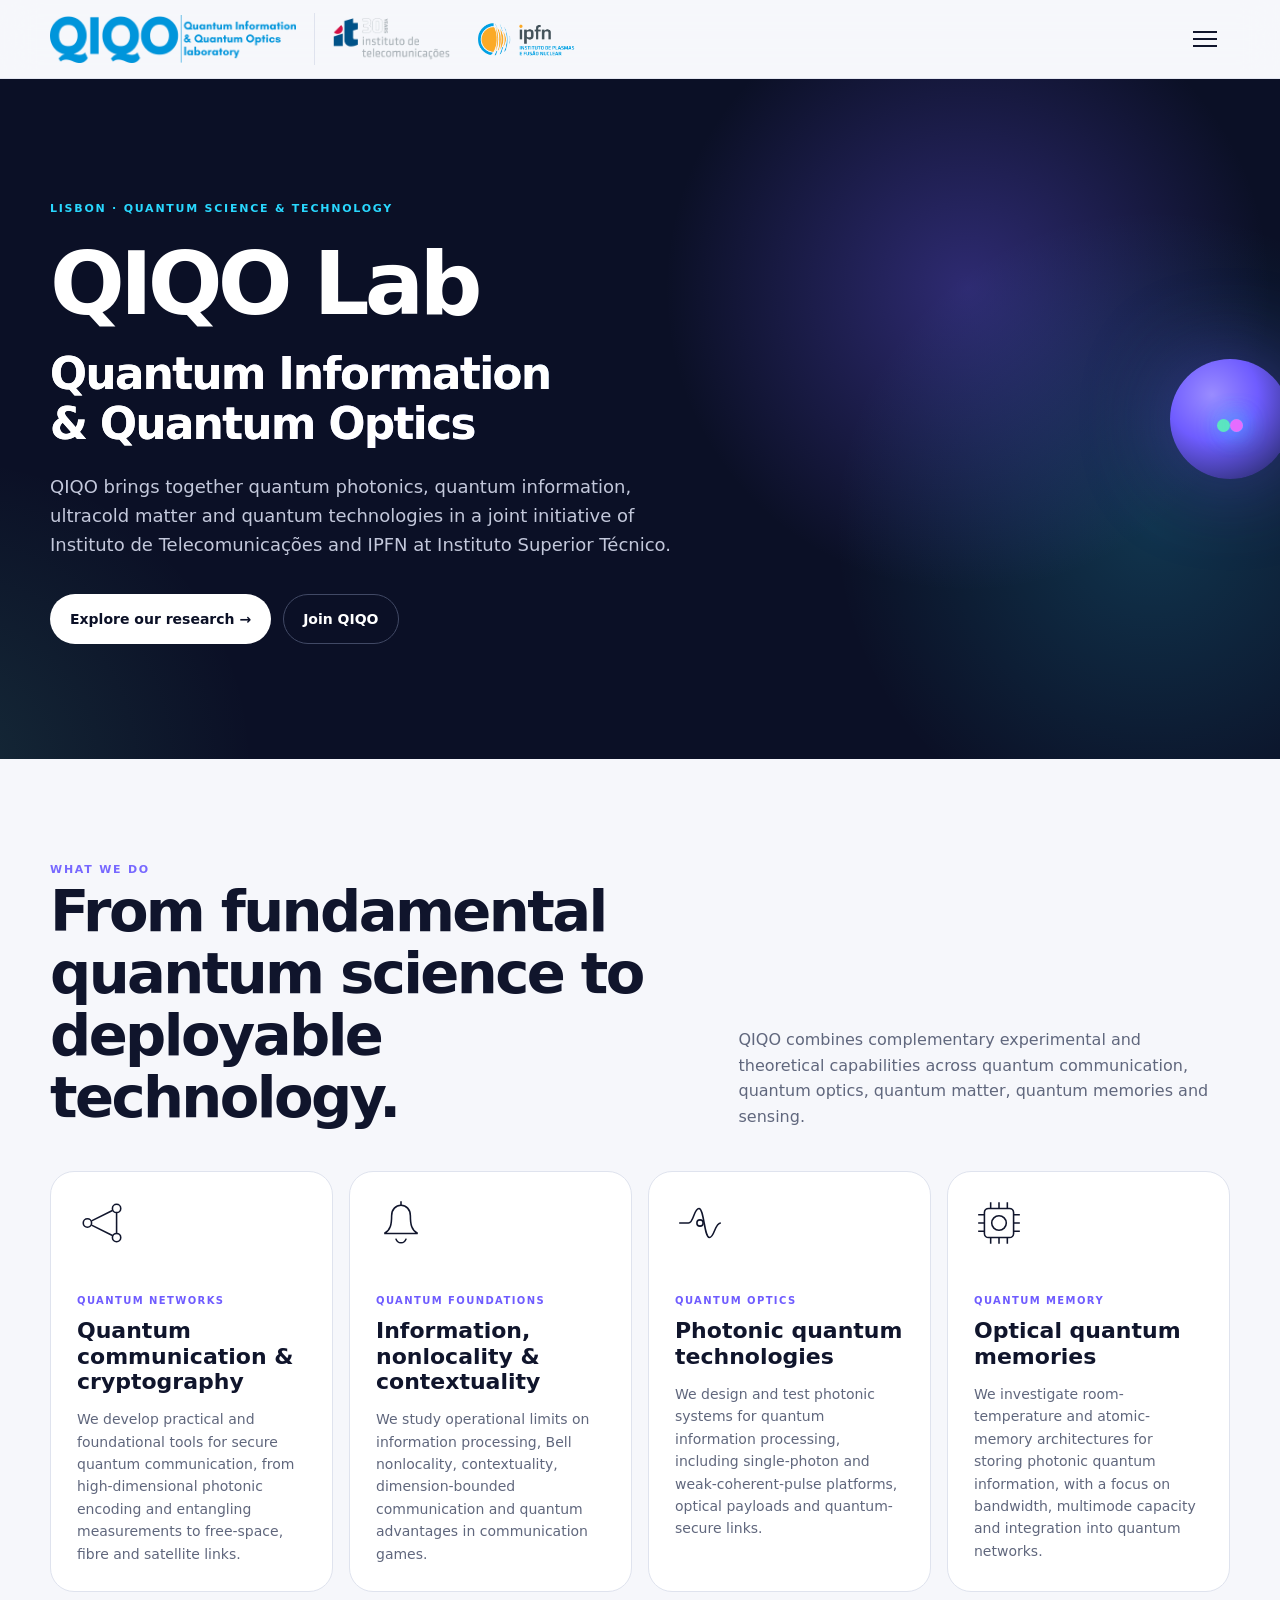
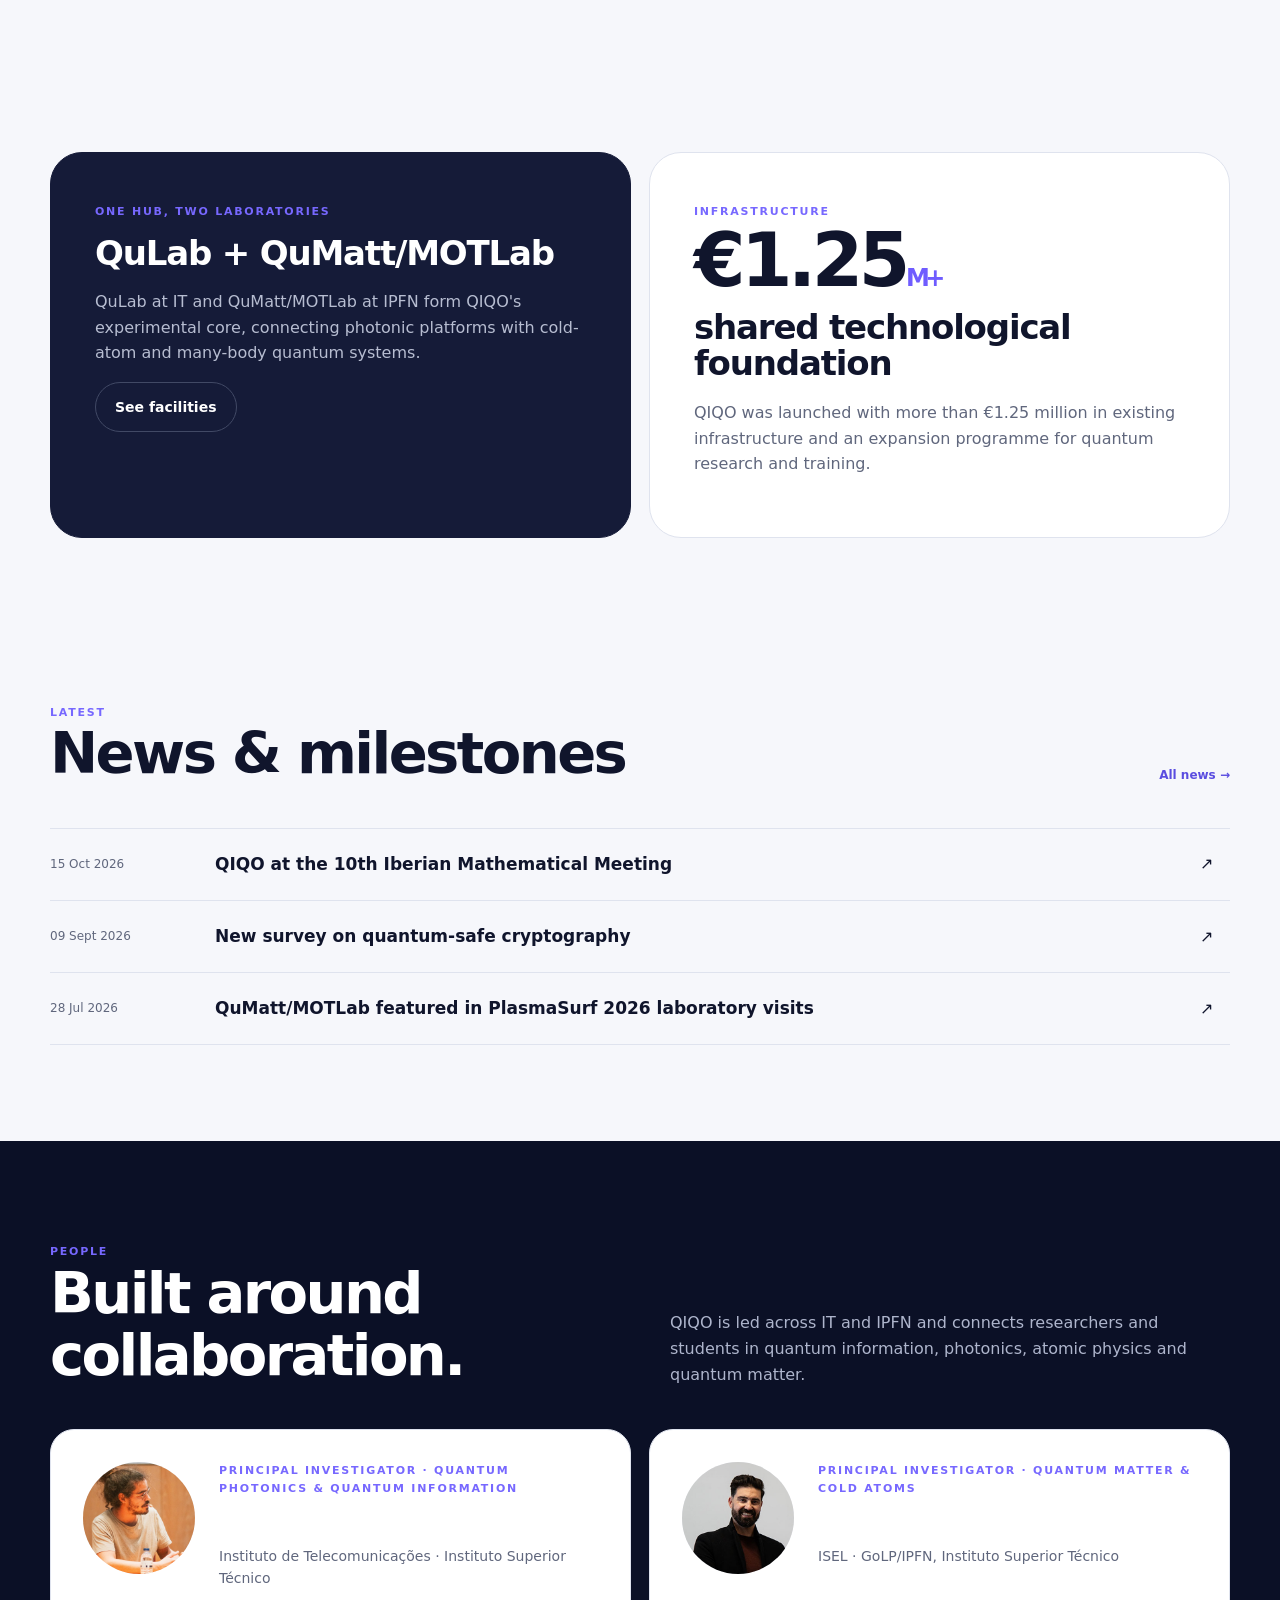
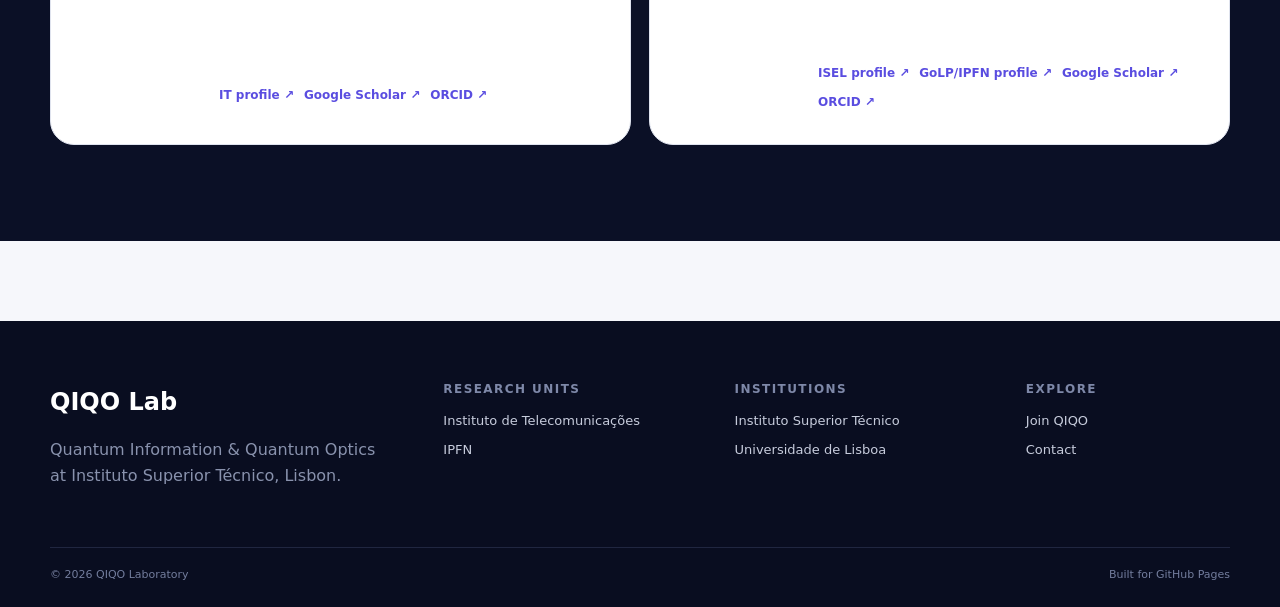
==== commit 55e05a9f: "Update homepage with Iberian Mathematical Meeting news" ====
--- a/index.html
+++ b/index.html
@@ -1,3 +1,4 @@
 <!DOCTYPE html>
 
-<html lang="en"><head><meta charset="utf-8"/><meta content="width=device-width, initial-scale=1" name="viewport"/><title>QIQO Lab — Quantum Information &amp; Quantum Optics | Instituto Superior Técnico, Lisbon</title><meta content="QIQO is the joint quantum information and quantum optics laboratory of IT and IPFN at Instituto Superior Técnico, Lisbon, Portugal." name="description"/><meta content="#0b1026" name="theme-color"/><link href="assets/img/favicon.svg" rel="icon" type="image/svg+xml"/><link href="assets/css/site.css" rel="stylesheet"/><script defer="" src="assets/js/data.js"></script><script defer="" src="assets/js/news-data.js"></script><script defer="" src="assets/js/site.js"></script><link href="https://qiqo-lab.github.io/" rel="canonical"/><meta content="website" property="og:type"/><meta content="QIQO Lab" property="og:site_name"/><meta content="QIQO Lab — Quantum Information &amp; Quantum Optics | Instituto Superior Técnico, Lisbon" property="og:title"/><meta content="QIQO is the joint quantum information and quantum optics laboratory of IT and IPFN at Instituto Superior Técnico, Lisbon, Portugal." property="og:description"/><meta content="https://qiqo-lab.github.io/" property="og:url"/><meta content="en_GB" property="og:locale"/><meta content="https://qiqo-lab.github.io/assets/img/logo/qiqo-logo-2.png" property="og:image"/><meta content="QIQO — Quantum Information and Quantum Optics Laboratory" property="og:image:alt"/><meta content="summary" name="twitter:card"/><meta content="QIQO Lab — Quantum Information &amp; Quantum Optics | Instituto Superior Técnico, Lisbon" name="twitter:title"/><meta content="QIQO is the joint quantum information and quantum optics laboratory of IT and IPFN at Instituto Superior Técnico, Lisbon, Portugal." name="twitter:description"/><meta content="https://qiqo-lab.github.io/assets/img/logo/qiqo-logo-2.png" name="twitter:image"/><script data-qiqo-schema="" type="application/ld+json">{"@context": "https://schema.org", "@graph": [{"@type": "ResearchOrganization", "@id": "https://qiqo-lab.github.io/#organization", "name": "QIQO — Quantum Information and Quantum Optics Laboratory", "alternateName": ["QIQO", "QIQO Lab", "QIQO Laboratory"], "url": "https://qiqo-lab.github.io/", "logo": "https://qiqo-lab.github.io/assets/img/logo/qiqo-logo-2.png", "description": "QIQO is the joint quantum information and quantum optics laboratory of IT and IPFN at Instituto Superior Técnico, Lisbon, Portugal.", "address": {"@type": "PostalAddress", "streetAddress": "Av. Rovisco Pais 1", "postalCode": "1049-001", "addressLocality": "Lisbon", "addressCountry": "PT"}, "parentOrganization": [{"@type": "CollegeOrUniversity", "name": "Instituto Superior Técnico, Universidade de Lisboa", "url": "https://tecnico.ulisboa.pt/"}, {"@type": "ResearchOrganization", "name": "Instituto de Telecomunicações", "url": "https://www.it.pt/"}, {"@type": "ResearchOrganization", "name": "Instituto de Plasmas e Fusão Nuclear", "alternateName": "IPFN", "url": "https://www.ipfn.tecnico.ulisboa.pt/"}]}, {"@type": "WebSite", "@id": "https://qiqo-lab.github.io/#website", "url": "https://qiqo-lab.github.io/", "name": "QIQO Lab", "alternateName": "QIQO", "publisher": {"@id": "https://qiqo-lab.github.io/#organization"}, "inLanguage": "en"}]}</script><noscript><style>.reveal{opacity:1;transform:none}.nav-toggle{display:none}.nav-wrap{height:auto;min-height:78px;flex-wrap:wrap;padding-block:12px}.main-nav{display:flex;position:static;flex-wrap:wrap;flex-direction:row;width:100%;box-shadow:none}</style></noscript></head><body data-page="home"><div data-site-header=""><header class="site-header"><div class="shell nav-wrap"><div class="header-logos"><a aria-label="QIQO home" class="brand" href="index.html"><img alt="QIQO Laboratory logo" class="brand-logo" src="assets/img/logo/qiqo-logo-2.png"/></a><div aria-label="Partner institutions" class="partner-logos"><a aria-label="Instituto de Telecomunicações" class="partner-logo partner-logo-it" href="https://www.it.pt/"><img alt="Instituto de Telecomunicações" height="188" src="assets/img/logo/it-logo.png" width="525"/></a><a aria-label="Instituto de Plasmas e Fusão Nuclear" class="partner-logo partner-logo-ipfn" href="https://www.ipfn.tecnico.ulisboa.pt/"><img alt="Instituto de Plasmas e Fusão Nuclear" height="179" src="assets/img/logo/ipfn-logo.png" width="428"/></a></div></div><button aria-expanded="false" aria-label="Toggle navigation" class="nav-toggle"><span></span><span></span><span></span></button><nav aria-label="Primary navigation" class="main-nav"><a class="active" href="index.html">Home</a><a href="research.html">Research</a><a href="people.html">People</a><a href="publications.html">Publications</a><a href="projects.html">Projects</a><a href="facilities.html">Facilities</a><a href="news.html">News</a><a href="opportunities.html">Join us</a><a href="contact.html">Contact</a></nav></div></header></div><main><section class="hero"><div class="shell hero-grid"><div><span class="hero-kicker">Lisbon · Quantum science &amp; technology</span><h1>QIQO Lab<span class="hero-subtitle">Quantum Information<br/>&amp; Quantum Optics</span></h1><p class="hero-copy">QIQO brings together quantum photonics, quantum information, ultracold matter and quantum technologies in a joint initiative of Instituto de Telecomunicações and IPFN at Instituto Superior Técnico.</p><div class="hero-actions"><a class="btn btn-primary" href="research.html">Explore our research →</a><a class="btn btn-ghost" href="opportunities.html">Join QIQO</a></div></div><div aria-hidden="true" class="quantum-art"><div class="q-grid"></div><div class="q-orbit"></div><div class="q-core"></div><span class="q-dot one"></span><span class="q-dot two"></span><span class="q-dot three"></span></div></div></section><section class="section reveal"><div class="shell"><div class="section-head"><div><span class="eyebrow">What we do</span><h2>From fundamental quantum science to deployable technology.</h2></div><p>QIQO combines complementary experimental and theoretical capabilities across quantum communication, quantum optics, quantum matter, quantum memories and sensing.</p></div><div class="pillars" data-home-research=""></div></div></section><section class="section-tight reveal"><div class="shell split-band"><article class="band-card dark"><span class="eyebrow">One hub, two laboratories</span><h3>QuLab + QuMatt/MOTLab</h3><p>QuLab at IT and QuMatt/MOTLab at IPFN form QIQO's experimental core, connecting photonic platforms with cold-atom and many-body quantum systems.</p><a class="btn btn-ghost" href="facilities.html">See facilities</a></article><article class="band-card"><span class="eyebrow">Infrastructure</span><div class="metric">€1.25<small>M+</small></div><h3>shared technological foundation</h3><p>QIQO was launched with more than €1.25 million in existing infrastructure and an expansion programme for quantum research and training.</p></article></div></section><section class="section reveal"><div class="shell"><div class="section-head"><div><span class="eyebrow">Latest</span><h2>News &amp; milestones</h2></div><a class="text-link" href="news.html">All news →</a></div><div class="news-list" data-home-news=""><a class="news-line" href="https://arxiv.org/abs/2609.11991" rel="noreferrer" target="_blank"><time>09 Sep 2026</time><strong>New survey on quantum-safe cryptography</strong><span>↗</span></a><a class="news-line" href="https://www.ipfn.tecnico.ulisboa.pt/news-and-events/news/281663955271805" rel="noreferrer" target="_blank"><time>28 Jul 2026</time><strong>QuMatt/MOTLab featured in PlasmaSurf 2026 laboratory visits</strong><span>↗</span></a><a class="news-line" href="https://arxiv.org/abs/2607.03527" rel="noreferrer" target="_blank"><time>03 Jul 2026</time><strong>Rooftop daylight quantum communication experiment at IST</strong><span>↗</span></a></div></div></section><section class="section section-dark reveal"><div class="shell"><div class="section-head"><div><span class="hero-kicker">People</span><h2>Built around collaboration.</h2></div><p>QIQO is led across IT and IPFN and connects researchers and students in quantum information, photonics, atomic physics and quantum matter.</p></div><div class="people-grid leads" data-leadership=""></div></div></section></main><div data-site-footer=""></div></body></html>
+<html lang="en"><head><meta charset="utf-8"/><meta content="width=device-width, initial-scale=1" name="viewport"/><title>QIQO Lab — Quantum Information &amp; Quantum Optics | Instituto Superior Técnico, Lisbon</title><meta content="QIQO is the joint quantum information and quantum optics laboratory of IT and IPFN at Instituto Superior Técnico, Lisbon, Portugal." name="description"/><meta content="#0b1026" name="theme-color"/><link href="assets/img/favicon.svg" rel="icon" type="image/svg+xml"/><link href="assets/css/site.css" rel="stylesheet"/><script defer="" src="assets/js/data.js"></script><script defer="" src="assets/js/news-data.js"></script><script defer="" src="assets/js/site.js"></script><link href="https://qiqo-lab.github.io/" rel="canonical"/><meta content="website" property="og:type"/><meta content="QIQO Lab" property="og:site_name"/><meta content="QIQO Lab — Quantum Information &amp; Quantum Optics | Instituto Superior Técnico, Lisbon" property="og:title"/><meta content="QIQO is the joint quantum information and quantum optics laboratory of IT and IPFN at Instituto Superior Técnico, Lisbon, Portugal." property="og:description"/><meta content="https://qiqo-lab.github.io/" property="og:url"/><meta content="en_GB" property="og:locale"/><meta content="https://qiqo-lab.github.io/assets/img/logo/qiqo-logo-2.png" property="og:image"/><meta content="QIQO — Quantum Information and Quantum Optics Laboratory" property="og:image:alt"/><meta content="summary" name="twitter:card"/><meta content="QIQO Lab — Quantum Information &amp; Quantum Optics | Instituto Superior Técnico, Lisbon" name="twitter:title"/><meta content="QIQO is the joint quantum information and quantum optics laboratory of IT and IPFN at Instituto Superior Técnico, Lisbon, Portugal." name="twitter:description"/><meta content="https://qiqo-lab.github.io/assets/img/logo/qiqo-logo-2.png" name="twitter:image"/><script data-qiqo-schema="" type="application/ld+json">{"@context": "https://schema.org", "@graph": [{"@type": "ResearchOrganization", "@id": "https://qiqo-lab.github.io/#organization", "name": "QIQO — Quantum Information and Quantum Optics Laboratory", "alternateName": ["QIQO", "QIQO Lab", "QIQO Laboratory"], "url": "https://qiqo-lab.github.io/", "logo": "https://qiqo-lab.github.io/assets/img/logo/qiqo-logo-2.png", "description": "QIQO is the joint quantum information and quantum optics laboratory of IT and IPFN at Instituto Superior Técnico, Lisbon, Portugal.", "address": {"@type": "PostalAddress", "streetAddress": "Av. Rovisco Pais 1", "postalCode": "1049-001", "addressLocality": "Lisbon", "addressCountry": "PT"}, "parentOrganization": [{"@type": "CollegeOrUniversity", "name": "Instituto Superior Técnico, Universidade de Lisboa", "url": "https://tecnico.ulisboa.pt/"}, {"@type": "ResearchOrganization", "name": "Instituto de Telecomunicações", "url": "https://www.it.pt/"}, {"@type": "ResearchOrganization", "name": "Instituto de Plasmas e Fusão Nuclear", "alternateName": "IPFN", "url": "https://www.ipfn.tecnico.ulisboa.pt/"}]}, {"@type": "WebSite", "@id": "https://qiqo-lab.github.io/#website", "url": "https://qiqo-lab.github.io/", "name": "QIQO Lab", "alternateName": "QIQO", "publisher": {"@id": "https://qiqo-lab.github.io/#organization"}, "inLanguage": "en"}]}</script><noscript><style>.reveal{opacity:1;transform:none}.nav-toggle{display:none}.nav-wrap{height:auto;min-height:78px;flex-wrap:wrap;padding-block:12px}.main-nav{display:flex;position:static;flex-wrap:wrap;flex-direction:row;width:100%;box-shadow:none}</style></noscript><meta content="95raSr56nbxkEjEl-AgicmJynOFiF8T3tw6eO89FypE" name="google-site-verification"/>
+</head><body data-page="home"><div data-site-header=""><header class="site-header"><div class="shell nav-wrap"><div class="header-logos"><a aria-label="QIQO home" class="brand" href="index.html"><img alt="QIQO Laboratory logo" class="brand-logo" src="assets/img/logo/qiqo-logo-2.png"/></a><div aria-label="Partner institutions" class="partner-logos"><a aria-label="Instituto de Telecomunicações" class="partner-logo partner-logo-it" href="https://www.it.pt/"><img alt="Instituto de Telecomunicações" height="188" src="assets/img/logo/it-logo.png" width="525"/></a><a aria-label="Instituto de Plasmas e Fusão Nuclear" class="partner-logo partner-logo-ipfn" href="https://www.ipfn.tecnico.ulisboa.pt/"><img alt="Instituto de Plasmas e Fusão Nuclear" height="179" src="assets/img/logo/ipfn-logo.png" width="428"/></a></div></div><button aria-expanded="false" aria-label="Toggle navigation" class="nav-toggle"><span></span><span></span><span></span></button><nav aria-label="Primary navigation" class="main-nav"><a class="active" href="index.html">Home</a><a href="research.html">Research</a><a href="people.html">People</a><a href="publications.html">Publications</a><a href="projects.html">Projects</a><a href="facilities.html">Facilities</a><a href="news.html">News</a><a href="opportunities.html">Join us</a><a href="contact.html">Contact</a></nav></div></header></div><main><section class="hero"><div class="shell hero-grid"><div><span class="hero-kicker">Lisbon · Quantum science &amp; technology</span><h1>QIQO Lab<span class="hero-subtitle">Quantum Information<br/>&amp; Quantum Optics</span></h1><p class="hero-copy">QIQO brings together quantum photonics, quantum information, ultracold matter and quantum technologies in a joint initiative of Instituto de Telecomunicações and IPFN at Instituto Superior Técnico.</p><div class="hero-actions"><a class="btn btn-primary" href="research.html">Explore our research →</a><a class="btn btn-ghost" href="opportunities.html">Join QIQO</a></div></div><div aria-hidden="true" class="quantum-art"><div class="q-grid"></div><div class="q-orbit"></div><div class="q-core"></div><span class="q-dot one"></span><span class="q-dot two"></span><span class="q-dot three"></span></div></div></section><section class="section reveal"><div class="shell"><div class="section-head"><div><span class="eyebrow">What we do</span><h2>From fundamental quantum science to deployable technology.</h2></div><p>QIQO combines complementary experimental and theoretical capabilities across quantum communication, quantum optics, quantum matter, quantum memories and sensing.</p></div><div class="pillars" data-home-research=""></div></div></section><section class="section-tight reveal"><div class="shell split-band"><article class="band-card dark"><span class="eyebrow">One hub, two laboratories</span><h3>QuLab + QuMatt/MOTLab</h3><p>QuLab at IT and QuMatt/MOTLab at IPFN form QIQO's experimental core, connecting photonic platforms with cold-atom and many-body quantum systems.</p><a class="btn btn-ghost" href="facilities.html">See facilities</a></article><article class="band-card"><span class="eyebrow">Infrastructure</span><div class="metric">€1.25<small>M+</small></div><h3>shared technological foundation</h3><p>QIQO was launched with more than €1.25 million in existing infrastructure and an expansion programme for quantum research and training.</p></article></div></section><section class="section reveal"><div class="shell"><div class="section-head"><div><span class="eyebrow">Latest</span><h2>News &amp; milestones</h2></div><a class="text-link" href="news.html">All news →</a></div><div class="news-list" data-home-news=""><a class="news-line" href="https://www.unioviedo.es/iberomat/index.php/quantum-computing/" rel="noreferrer" target="_blank"><time>15 Oct 2026</time><strong>QIQO at the 10th Iberian Mathematical Meeting</strong><span>↗</span></a><a class="news-line" href="https://arxiv.org/abs/2609.11991" rel="noreferrer" target="_blank"><time>09 Sep 2026</time><strong>New survey on quantum-safe cryptography</strong><span>↗</span></a><a class="news-line" href="https://www.ipfn.tecnico.ulisboa.pt/news-and-events/news/281663955271805" rel="noreferrer" target="_blank"><time>28 Jul 2026</time><strong>QuMatt/MOTLab featured in PlasmaSurf 2026 laboratory visits</strong><span>↗</span></a></div></div></section><section class="section section-dark reveal"><div class="shell"><div class="section-head"><div><span class="hero-kicker">People</span><h2>Built around collaboration.</h2></div><p>QIQO is led across IT and IPFN and connects researchers and students in quantum information, photonics, atomic physics and quantum matter.</p></div><div class="people-grid leads" data-leadership=""><article class="person-card person-card-large"><img alt="Emmanuel Zambrini Cruzeiro" class="avatar avatar-photo" loading="lazy" src="assets/img/people/emmanuel.jpg"/><div class="person-copy"><span class="eyebrow">Principal Investigator · Quantum Photonics &amp; Quantum Information</span><h3>Emmanuel Zambrini Cruzeiro</h3><p class="muted">Instituto de Telecomunicações · Instituto Superior Técnico</p><p>Quantum information, foundations, quantum communication, photonic platforms and optical quantum memories.</p><div class="mini-links"><a class="mini-link" href="https://www.it.pt/Members/Index/34614" rel="noreferrer" target="_blank">IT profile ↗</a><a class="mini-link" href="https://scholar.google.com/citations?hl=en&amp;user=PnzCrFIAAAAJ" rel="noreferrer" target="_blank">Google Scholar ↗</a><a class="mini-link" href="https://orcid.org/0000-0003-3418-9131" rel="noreferrer" target="_blank">ORCID ↗</a></div></div></article><article class="person-card person-card-large"><img alt="Hugo Terças" class="avatar avatar-photo" loading="lazy" src="assets/img/people/hugo.jpg"/><div class="person-copy"><span class="eyebrow">Principal Investigator · Quantum Matter &amp; Cold Atoms</span><h3>Hugo Terças</h3><p class="muted">ISEL · GoLP/IPFN, Instituto Superior Técnico</p><p>Quantum matter, ultracold gases, quantum fluids and plasmas, quantum simulation and many-body physics.</p><div class="mini-links"><a class="mini-link" href="https://www.isel.pt/docente/hugo-fernando-santos-tercas" rel="noreferrer" target="_blank">ISEL profile ↗</a><a class="mini-link" href="https://plasmas.tecnico.ulisboa.pt/faculty/members" rel="noreferrer" target="_blank">GoLP/IPFN profile ↗</a><a class="mini-link" href="https://scholar.google.com/citations?user=nmLAqloAAAAJ" rel="noreferrer" target="_blank">Google Scholar ↗</a><a class="mini-link" href="https://orcid.org/0000-0003-2826-4377" rel="noreferrer" target="_blank">ORCID ↗</a></div></div></article></div></div></section></main><div data-site-footer=""></div></body></html>
--- a/assets/css/site.css
+++ b/assets/css/site.css
@@ -4,7 +4,7 @@
 *{box-sizing:border-box}html{scroll-behavior:smooth}body{margin:0;background:var(--bg);color:var(--ink);font-family:Inter,ui-sans-serif,system-ui,-apple-system,BlinkMacSystemFont,"Segoe UI",sans-serif;line-height:1.6;-webkit-font-smoothing:antialiased}a{color:inherit;text-decoration:none}img,svg{max-width:100%}.shell{width:min(calc(100% - 40px),var(--max));margin:auto}.site-header{position:sticky;top:0;z-index:100;background:rgba(246,247,251,.88);backdrop-filter:blur(18px);border-bottom:1px solid rgba(223,227,238,.8)}.nav-wrap{height:78px;display:flex;align-items:center;justify-content:space-between;gap:22px}.brand{display:flex;align-items:center;gap:12px;min-width:260px}.brand-logo{height:48px;width:auto;display:block}.brand-type{display:grid;line-height:1.1}.brand-type strong{font-size:18px;letter-spacing:.14em}.brand-type small{font-size:10px;color:var(--muted);margin-top:5px;letter-spacing:.03em}.main-nav{display:flex;align-items:center;gap:2px}.main-nav a{font-size:13px;padding:10px 9px;border-radius:12px;color:#454c63}.main-nav a:hover,.main-nav a.active{background:#fff;color:var(--ink);box-shadow:0 4px 18px rgba(19,24,55,.07)}.nav-toggle{display:none;border:0;background:transparent;padding:8px}.nav-toggle span{display:block;width:24px;height:2px;background:var(--ink);margin:5px}
 .hero{position:relative;overflow:hidden;background:var(--navy);color:white;min-height:680px;display:flex;align-items:center}.hero:before{content:"";position:absolute;inset:-30%;background:radial-gradient(circle at 66% 38%,rgba(111,92,255,.35),transparent 20%),radial-gradient(circle at 75% 60%,rgba(41,216,255,.18),transparent 19%),radial-gradient(circle at 16% 82%,rgba(95,230,189,.12),transparent 16%)}.hero-grid{position:relative;display:grid;grid-template-columns:1.1fr .9fr;gap:50px;align-items:center;padding:90px 0}.hero-kicker,.eyebrow{display:inline-block;font-size:11px;letter-spacing:.16em;text-transform:uppercase;font-weight:750;color:#7768ff}.hero .hero-kicker{color:var(--cyan)}h1,h2,h3,h4{line-height:1.08;margin:0}.hero h1{font-size:clamp(48px,7vw,88px);letter-spacing:-.055em;max-width:760px;margin:17px 0 24px}.hero h1 span{background:linear-gradient(90deg,#fff 20%,#b8adff 56%,#8deeff);-webkit-background-clip:text;color:transparent}.hero-copy{font-size:18px;color:#c3c8db;max-width:680px}.hero-actions{display:flex;gap:12px;flex-wrap:wrap;margin-top:34px}.btn{display:inline-flex;align-items:center;justify-content:center;gap:8px;border-radius:999px;padding:13px 19px;font-size:14px;font-weight:700;border:1px solid transparent}.btn-primary{background:white;color:var(--navy)}.btn-primary:hover{transform:translateY(-2px)}.btn-ghost{border-color:#414965;color:#fff}.btn-ghost:hover{border-color:#8189a5}.quantum-art{position:relative;aspect-ratio:1;max-width:510px;margin-left:auto}.q-orbit{position:absolute;inset:13%;border:1px solid rgba(255,255,255,.28);border-radius:50%;transform:rotate(-14deg)}.q-orbit:before,.q-orbit:after{content:"";position:absolute;inset:0;border:1px solid rgba(255,255,255,.22);border-radius:50%}.q-orbit:before{transform:rotate(62deg)}.q-orbit:after{transform:rotate(122deg)}.q-core{position:absolute;width:120px;height:120px;left:50%;top:50%;transform:translate(-50%,-50%);border-radius:50%;background:radial-gradient(circle at 35% 30%,#9a8cff,#6f5cff 40%,#19204b);box-shadow:0 0 90px rgba(111,92,255,.45)}.q-dot{position:absolute;width:13px;height:13px;border-radius:50%;background:var(--cyan);box-shadow:0 0 24px rgba(41,216,255,.8)}.q-dot.one{left:15%;top:38%}.q-dot.two{right:12%;top:58%;background:var(--mint)}.q-dot.three{left:60%;top:10%;background:var(--pink)}.q-grid{position:absolute;inset:0;background-image:linear-gradient(rgba(255,255,255,.05) 1px,transparent 1px),linear-gradient(90deg,rgba(255,255,255,.05) 1px,transparent 1px);background-size:32px 32px;mask-image:radial-gradient(circle,#000,transparent 70%)}
 .section{padding:96px 0}.section-tight{padding:64px 0}.section-dark{background:var(--navy);color:white}.section-head{display:flex;justify-content:space-between;gap:30px;align-items:end;margin-bottom:42px}.section-head h2,.page-hero h1{font-size:clamp(36px,4.5vw,58px);letter-spacing:-.045em}.section-head p{max-width:560px;color:var(--muted);margin:0}.section-dark .section-head p{color:#aeb5cc}.pillars{display:grid;grid-template-columns:repeat(4,1fr);gap:16px}.pillar{display:flex;flex-direction:column;min-height:360px;background:#fff;border:1px solid var(--line);padding:26px;border-radius:var(--radius);transition:.25s}.pillar:hover{transform:translateY(-5px);box-shadow:var(--shadow)}.pillar>div{width:50px;height:50px;margin-bottom:45px}.pillar svg,.research-icon svg{stroke:currentColor;stroke-width:1.5}.pillar span{font-size:10px;text-transform:uppercase;letter-spacing:.14em;color:var(--violet);font-weight:800}.pillar strong{font-size:22px;line-height:1.15;margin:9px 0 14px}.pillar p{font-size:14px;color:var(--muted);margin:0}.split-band{display:grid;grid-template-columns:1fr 1fr;gap:18px}.band-card{border-radius:32px;padding:44px;min-height:340px;background:#fff;border:1px solid var(--line);position:relative;overflow:hidden}.band-card.dark{background:#151b38;color:#fff;border-color:#151b38}.band-card h3{font-size:34px;letter-spacing:-.035em;max-width:500px;margin:12px 0 18px}.band-card p{color:var(--muted);max-width:520px}.band-card.dark p{color:#b7bdd1}.metric{font-size:74px;letter-spacing:-.06em;font-weight:800;line-height:1}.metric small{font-size:24px;color:var(--violet)}.news-list{border-top:1px solid var(--line)}.news-line{display:grid;grid-template-columns:145px 1fr 30px;gap:20px;padding:22px 0;border-bottom:1px solid var(--line);align-items:center}.news-line time{font-size:12px;color:var(--muted)}.news-line strong{font-size:17px}.news-line:hover strong{color:var(--violet)}
-.page-hero{padding:92px 0 58px;background:linear-gradient(180deg,#eef0f8 0%,var(--bg) 100%)}.page-hero p{font-size:18px;color:var(--muted);max-width:760px}.breadcrumb{font-size:11px;letter-spacing:.14em;text-transform:uppercase;color:var(--violet);font-weight:800;margin-bottom:14px}.research-grid{display:grid;grid-template-columns:repeat(3,1fr);gap:18px}.research-card{background:#fff;border:1px solid var(--line);border-radius:var(--radius);padding:30px;min-height:360px}.research-icon{width:46px;height:46px;margin-bottom:36px}.research-card h3{font-size:25px;margin:10px 0 14px}.research-card p{color:var(--muted);font-size:14px}.tag-row{display:flex;flex-wrap:wrap;gap:7px;margin-top:22px}.tag-row span,.chip{font-size:11px;padding:6px 10px;border-radius:999px;background:#f0f1f7;color:#4c536a}.people-grid{display:grid;grid-template-columns:repeat(3,1fr);gap:18px}.people-grid.leads{grid-template-columns:repeat(2,1fr)}.person-card{background:#fff;border:1px solid var(--line);border-radius:var(--radius);padding:26px}.person-card-large{display:grid;grid-template-columns:112px 1fr;gap:24px;padding:32px}.avatar{width:82px;height:82px;border-radius:50%;display:grid;place-items:center;background:linear-gradient(135deg,#191f43,#725fff);color:#fff;font-weight:800;letter-spacing:.08em;overflow:hidden}.avatar-photo{object-fit:cover;background:#eef0f8}.person-card-large .avatar{width:112px;height:112px;font-size:22px}.person-card h3{font-size:22px;margin:8px 0 5px}.person-card p{font-size:14px}.muted{color:var(--muted)}.mini-links{display:flex;flex-wrap:wrap;gap:10px;margin-top:15px}.mini-link,.text-link{font-size:12px;font-weight:750;color:#5a4de0}.steering{display:flex;flex-wrap:wrap;gap:8px}.chip{font-size:13px;padding:9px 13px}.filters{display:flex;flex-wrap:wrap;gap:8px;margin-bottom:28px}.filter-btn{border:1px solid var(--line);background:#fff;border-radius:999px;padding:9px 14px;cursor:pointer;color:#51586e}.filter-btn.active{background:var(--navy);color:#fff;border-color:var(--navy)}.pub-year{display:grid;grid-template-columns:110px 1fr;border-top:1px solid var(--line)}.pub-year-label{font-size:32px;font-weight:800;padding:28px 0}.pub-item{padding:28px 0;border-bottom:1px solid var(--line)}.pub-item .topic{font-size:10px;text-transform:uppercase;letter-spacing:.12em;color:var(--violet);font-weight:800}.pub-item h3{font-size:22px;margin:9px 0}.pub-item h3 a:hover{color:var(--violet)}.pub-item p{margin:4px 0;color:var(--muted);font-size:14px}.pub-item .venue{color:var(--ink);font-weight:650}.projects-grid{display:grid;grid-template-columns:repeat(2,1fr);gap:18px}.project-card{background:#fff;border:1px solid var(--line);border-radius:var(--radius);padding:30px}.project-top{display:flex;justify-content:space-between;gap:20px;margin-bottom:26px}.status{font-size:10px;text-transform:uppercase;letter-spacing:.12em;font-weight:800;color:var(--violet)}.dates{font-size:12px;color:var(--muted)}.project-card h3{font-size:29px}.project-card h4{font-size:16px;line-height:1.35;margin:8px 0 16px}.project-card p{color:var(--muted);font-size:14px}.project-meta{border-top:1px solid var(--line);padding-top:16px;margin-top:20px;font-size:12px;font-weight:650}.facilities-grid{display:grid;gap:20px}.facility-card{display:grid;grid-template-columns:.9fr 1.1fr;background:#fff;border:1px solid var(--line);border-radius:30px;overflow:hidden}.facility-card>div:last-child{padding:54px}.facility-card h3{font-size:34px;margin:11px 0 18px}.facility-card p{color:var(--muted)}.facility-art{min-height:390px;background:#121831;position:relative;overflow:hidden}.facility-art span,.facility-art i,.facility-art b{position:absolute;display:block;border:1px solid rgba(255,255,255,.28);border-radius:50%}.facility-art span{width:300px;height:100px;left:12%;top:37%;transform:rotate(18deg)}.facility-art i{width:300px;height:100px;left:12%;top:37%;transform:rotate(78deg)}.facility-art b{width:80px;height:80px;left:44%;top:40%;background:radial-gradient(circle at 30% 30%,#8cf4ff,#6051ff);box-shadow:0 0 70px rgba(96,81,255,.55);border:0}.facility-art-2{background:#101d2d}.facility-art-2 b{background:radial-gradient(circle at 30% 30%,#d7ff92,#38d59b)}.news-grid{display:grid;grid-template-columns:repeat(3,1fr);gap:18px}.news-card{background:#fff;border:1px solid var(--line);border-radius:var(--radius);padding:28px}.news-card time{font-size:11px;color:var(--violet);font-weight:800}.news-card h3{font-size:22px;margin:15px 0}.news-card p{color:var(--muted);font-size:14px}.opportunity-grid{display:grid;grid-template-columns:1fr 1fr;gap:18px}.opportunity{border-radius:var(--radius);background:#fff;border:1px solid var(--line);padding:32px}.opportunity h3{font-size:26px;margin:11px 0}.opportunity p{color:var(--muted)}.contact-grid{display:grid;grid-template-columns:1.1fr .9fr;gap:20px}.contact-card{background:#fff;border:1px solid var(--line);border-radius:var(--radius);padding:34px}.contact-card h3{font-size:24px;margin-bottom:16px}.contact-list{display:grid;gap:14px}.contact-list a{padding:14px 0;border-bottom:1px solid var(--line);display:flex;justify-content:space-between}.map-placeholder{min-height:340px;border-radius:var(--radius);background:var(--navy);color:white;display:flex;align-items:end;padding:30px;position:relative;overflow:hidden}.map-placeholder:before{content:"";position:absolute;inset:0;background-image:linear-gradient(rgba(255,255,255,.08) 1px,transparent 1px),linear-gradient(90deg,rgba(255,255,255,.08) 1px,transparent 1px);background-size:35px 35px;transform:rotate(12deg) scale(1.3)}.map-placeholder div{position:relative}.site-footer{background:#090d20;color:#d5d9e8;padding:62px 0 24px;margin-top:80px}.footer-grid{display:grid;grid-template-columns:1.4fr 1fr 1fr .8fr;gap:36px}.footer-brand{font-size:24px;font-weight:800;color:#fff}.footer-grid p{color:#8992ad;max-width:340px}.footer-grid h3{font-size:12px;text-transform:uppercase;letter-spacing:.12em;color:#7e88a8;margin-bottom:15px}.footer-grid a{display:block;color:#c7ccdc;font-size:13px;margin:8px 0}.footer-grid a:hover{color:#fff}.footer-bottom{border-top:1px solid #202640;margin-top:42px;padding-top:18px;display:flex;justify-content:space-between;color:#737d9d;font-size:11px}.reveal{opacity:0;transform:translateY(14px);transition:.6s ease}.reveal.in-view{opacity:1;transform:none}
+.page-hero{padding:92px 0 58px;background:linear-gradient(180deg,#eef0f8 0%,var(--bg) 100%)}.page-hero p{font-size:18px;color:var(--muted);max-width:760px}.breadcrumb{font-size:11px;letter-spacing:.14em;text-transform:uppercase;color:var(--violet);font-weight:800;margin-bottom:14px}.research-grid{display:grid;grid-template-columns:repeat(3,1fr);gap:18px}.research-card{background:#fff;border:1px solid var(--line);border-radius:var(--radius);padding:30px;min-height:360px}.research-icon{width:46px;height:46px;margin-bottom:36px}.research-card h3{font-size:25px;margin:10px 0 14px}.research-card p{color:var(--muted);font-size:14px}.tag-row{display:flex;flex-wrap:wrap;gap:7px;margin-top:22px}.tag-row span,.chip{font-size:11px;padding:6px 10px;border-radius:999px;background:#f0f1f7;color:#4c536a}.people-grid{display:grid;grid-template-columns:repeat(3,1fr);gap:18px}.people-grid.leads{grid-template-columns:repeat(2,1fr)}.person-card{background:#fff;border:1px solid var(--line);border-radius:var(--radius);padding:26px}.person-card-large{display:grid;grid-template-columns:112px 1fr;gap:24px;padding:32px}.avatar{width:82px;height:82px;border-radius:50%;display:grid;place-items:center;background:linear-gradient(135deg,#191f43,#725fff);color:#fff;font-weight:800;letter-spacing:.08em;overflow:hidden}.avatar-photo{object-fit:cover;background:#eef0f8}.person-card-large .avatar{width:112px;height:112px;font-size:22px}.person-card h3{font-size:22px;margin:8px 0 5px}.person-card p{font-size:14px}.muted{color:var(--muted)}.mini-links{display:flex;flex-wrap:wrap;gap:10px;margin-top:15px}.mini-link,.text-link{font-size:12px;font-weight:750;color:#5a4de0}.steering{display:flex;flex-wrap:wrap;gap:8px}.chip{font-size:13px;padding:9px 13px}.filters{display:flex;flex-wrap:wrap;gap:8px;margin-bottom:28px}.filter-btn{border:1px solid var(--line);background:#fff;border-radius:999px;padding:9px 14px;cursor:pointer;color:#51586e}.filter-btn.active{background:var(--navy);color:#fff;border-color:var(--navy)}.pub-year{display:grid;grid-template-columns:110px 1fr;border-top:1px solid var(--line)}.pub-year-label{font-size:32px;font-weight:800;padding:28px 0}.pub-item{padding:28px 0;border-bottom:1px solid var(--line)}.pub-item .topic{font-size:10px;text-transform:uppercase;letter-spacing:.12em;color:var(--violet);font-weight:800}.pub-item h3{font-size:22px;margin:9px 0}.pub-item h3 a:hover{color:var(--violet)}.pub-item p{margin:4px 0;color:var(--muted);font-size:14px}.pub-item .venue{color:var(--ink);font-weight:650}.projects-grid{display:grid;grid-template-columns:repeat(2,1fr);gap:18px}.project-card{background:#fff;border:1px solid var(--line);border-radius:var(--radius);padding:30px}.project-top{display:flex;justify-content:space-between;gap:20px;margin-bottom:26px}.status{font-size:10px;text-transform:uppercase;letter-spacing:.12em;font-weight:800;color:var(--violet)}.dates{font-size:12px;color:var(--muted)}.project-card h3{font-size:29px}.project-card h4{font-size:16px;line-height:1.35;margin:8px 0 16px}.project-card p{color:var(--muted);font-size:14px}.project-meta{border-top:1px solid var(--line);padding-top:16px;margin-top:20px;font-size:12px;font-weight:650}.facilities-grid{display:grid;gap:20px}.facility-card{display:grid;grid-template-columns:.9fr 1.1fr;background:#fff;border:1px solid var(--line);border-radius:30px;overflow:hidden}.facility-card>div:last-child{padding:54px}.facility-card h3{font-size:34px;margin:11px 0 18px}.facility-card p{color:var(--muted)}.facility-art{min-height:390px;background:#121831;position:relative;overflow:hidden}.facility-art span,.facility-art i,.facility-art b{position:absolute;display:block;border:1px solid rgba(255,255,255,.28);border-radius:50%}.facility-art span{width:300px;height:100px;left:12%;top:37%;transform:rotate(18deg)}.facility-art i{width:300px;height:100px;left:12%;top:37%;transform:rotate(78deg)}.facility-art b{width:80px;height:80px;left:44%;top:40%;background:radial-gradient(circle at 30% 30%,#8cf4ff,#6051ff);box-shadow:0 0 70px rgba(96,81,255,.55);border:0}.facility-art-2{background:#101d2d}.facility-art-2 b{background:radial-gradient(circle at 30% 30%,#d7ff92,#38d59b)}.news-grid{display:grid;grid-template-columns:repeat(3,1fr);gap:18px}.news-card{background:#fff;border:1px solid var(--line);border-radius:var(--radius);padding:28px;overflow:hidden}.news-card-image{display:block;width:calc(100% + 56px);max-width:none;height:220px;object-fit:cover;object-position:center;margin:-28px -28px 22px}.news-card time{font-size:11px;color:var(--violet);font-weight:800}.news-card h3{font-size:22px;margin:15px 0}.news-card p{color:var(--muted);font-size:14px}.opportunity-grid{display:grid;grid-template-columns:1fr 1fr;gap:18px}.opportunity{border-radius:var(--radius);background:#fff;border:1px solid var(--line);padding:32px}.opportunity h3{font-size:26px;margin:11px 0}.opportunity p{color:var(--muted)}.contact-grid{display:grid;grid-template-columns:1.1fr .9fr;gap:20px}.contact-card{background:#fff;border:1px solid var(--line);border-radius:var(--radius);padding:34px}.contact-card h3{font-size:24px;margin-bottom:16px}.contact-list{display:grid;gap:14px}.contact-list a{padding:14px 0;border-bottom:1px solid var(--line);display:flex;justify-content:space-between}.map-placeholder{min-height:340px;border-radius:var(--radius);background:var(--navy);color:white;display:flex;align-items:end;padding:30px;position:relative;overflow:hidden}.map-placeholder:before{content:"";position:absolute;inset:0;background-image:linear-gradient(rgba(255,255,255,.08) 1px,transparent 1px),linear-gradient(90deg,rgba(255,255,255,.08) 1px,transparent 1px);background-size:35px 35px;transform:rotate(12deg) scale(1.3)}.map-placeholder div{position:relative}.site-footer{background:#090d20;color:#d5d9e8;padding:62px 0 24px;margin-top:80px}.footer-grid{display:grid;grid-template-columns:1.4fr 1fr 1fr .8fr;gap:36px}.footer-brand{font-size:24px;font-weight:800;color:#fff}.footer-grid p{color:#8992ad;max-width:340px}.footer-grid h3{font-size:12px;text-transform:uppercase;letter-spacing:.12em;color:#7e88a8;margin-bottom:15px}.footer-grid a{display:block;color:#c7ccdc;font-size:13px;margin:8px 0}.footer-grid a:hover{color:#fff}.footer-bottom{border-top:1px solid #202640;margin-top:42px;padding-top:18px;display:flex;justify-content:space-between;color:#737d9d;font-size:11px}.reveal{opacity:0;transform:translateY(14px);transition:.6s ease}.reveal.in-view{opacity:1;transform:none}
 @media(max-width:1050px){.main-nav a{font-size:12px;padding:9px 6px}.brand{min-width:220px}.brand-logo{height:42px}.brand-type small{display:none}.pillars{grid-template-columns:repeat(2,1fr)}.research-grid{grid-template-columns:repeat(2,1fr)}}
 @media(max-width:820px){.nav-toggle{display:block}.main-nav{display:none;position:absolute;top:78px;left:20px;right:20px;background:#fff;padding:12px;border-radius:18px;box-shadow:var(--shadow);flex-direction:column;align-items:stretch}.main-nav.open{display:flex}.main-nav a{padding:11px 13px}.hero-grid{grid-template-columns:1fr;padding:72px 0}.quantum-art{max-width:380px;margin:0 auto}.hero{min-height:auto}.section{padding:72px 0}.section-head{display:block}.section-head p{margin-top:18px}.people-grid,.people-grid.leads,.projects-grid,.news-grid,.opportunity-grid,.contact-grid{grid-template-columns:1fr}.research-grid{grid-template-columns:1fr}.split-band{grid-template-columns:1fr}.facility-card{grid-template-columns:1fr}.facility-art{min-height:280px}.footer-grid{grid-template-columns:1fr 1fr}.pub-year{grid-template-columns:75px 1fr}.person-card-large{grid-template-columns:82px 1fr}.person-card-large .avatar{width:82px;height:82px}.news-line{grid-template-columns:100px 1fr 20px}}
 @media(max-width:560px){.shell{width:min(calc(100% - 28px),var(--max))}.brand{min-width:0}.brand-logo{height:34px}.brand-type small{display:none}.hero h1{font-size:50px}.hero-grid{padding:58px 0}.quantum-art{max-width:290px}.pillars{grid-template-columns:1fr}.pillar{min-height:300px}.band-card{padding:30px}.metric{font-size:58px}.footer-grid{grid-template-columns:1fr}.footer-bottom{display:block}.footer-bottom span{display:block;margin:5px 0}.person-card-large{grid-template-columns:1fr}.pub-year{grid-template-columns:1fr}.pub-year-label{padding-bottom:5px}.facility-card>div:last-child{padding:32px}}
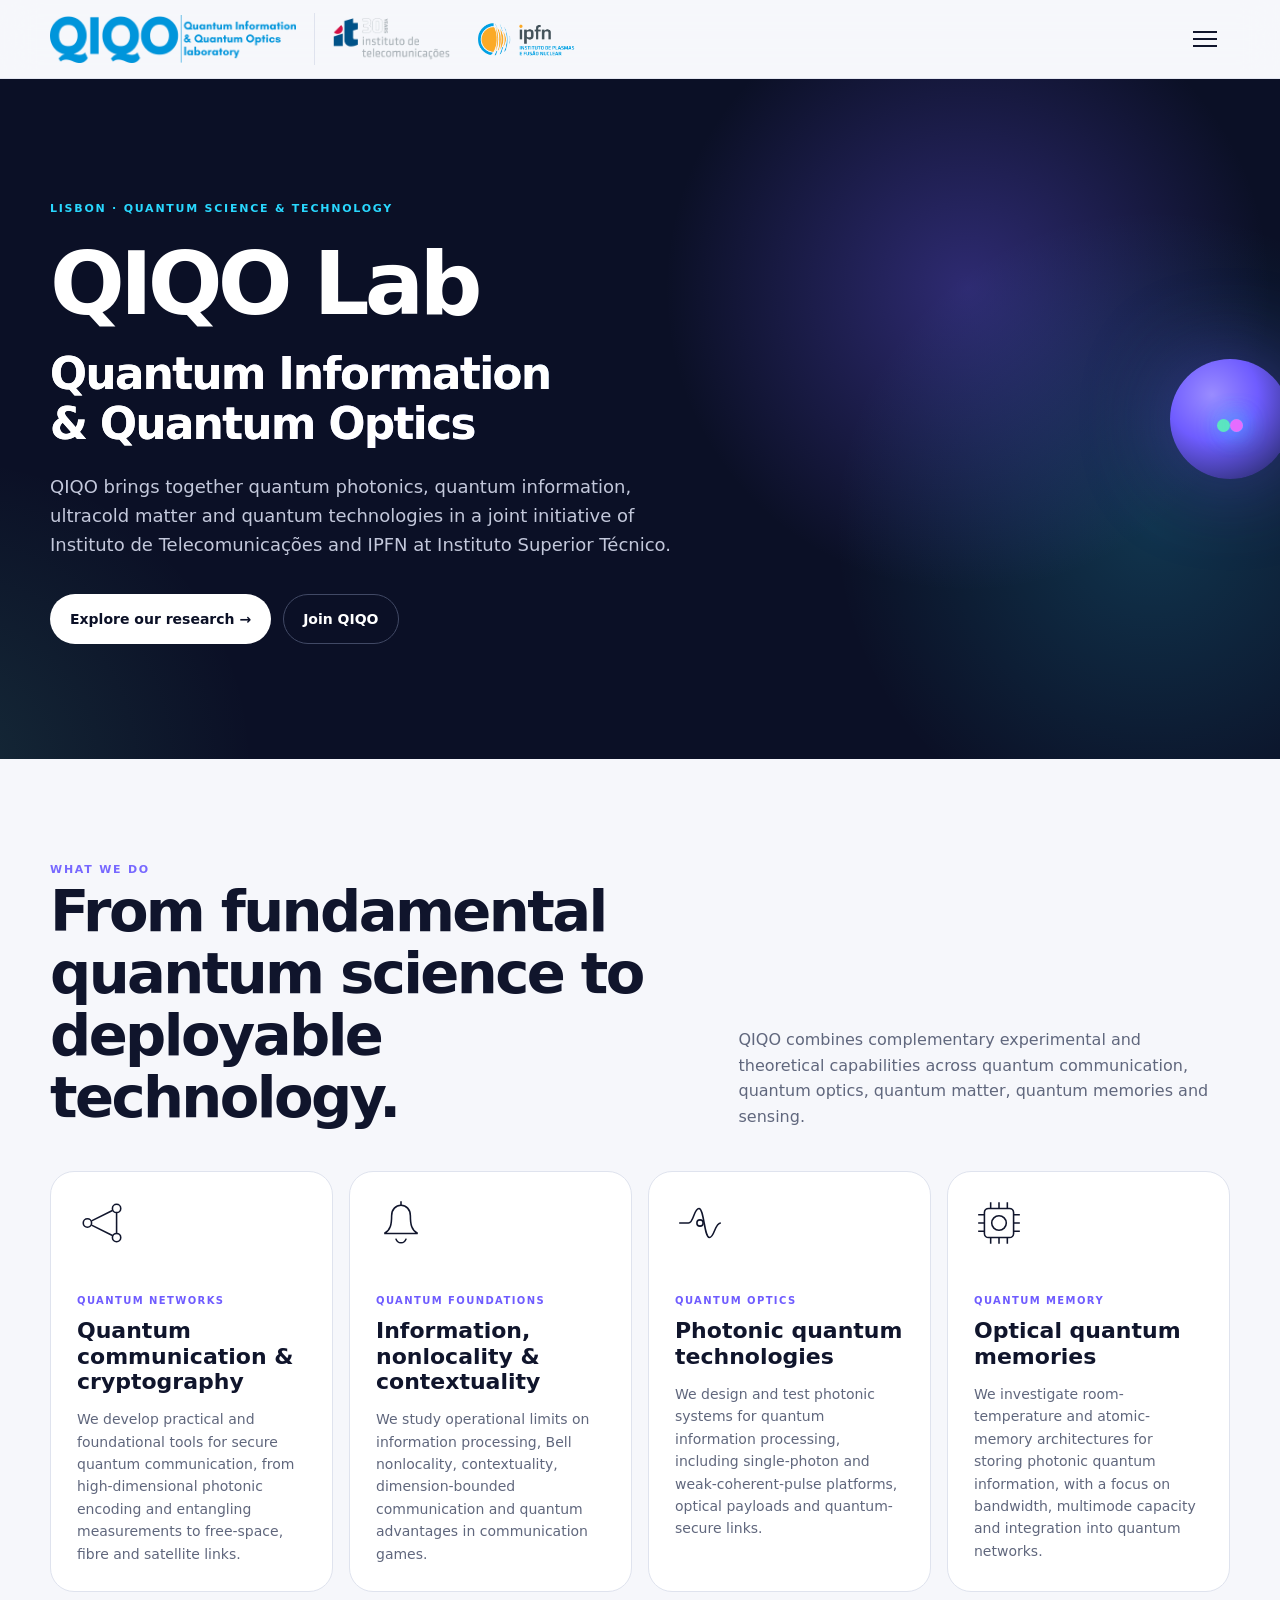
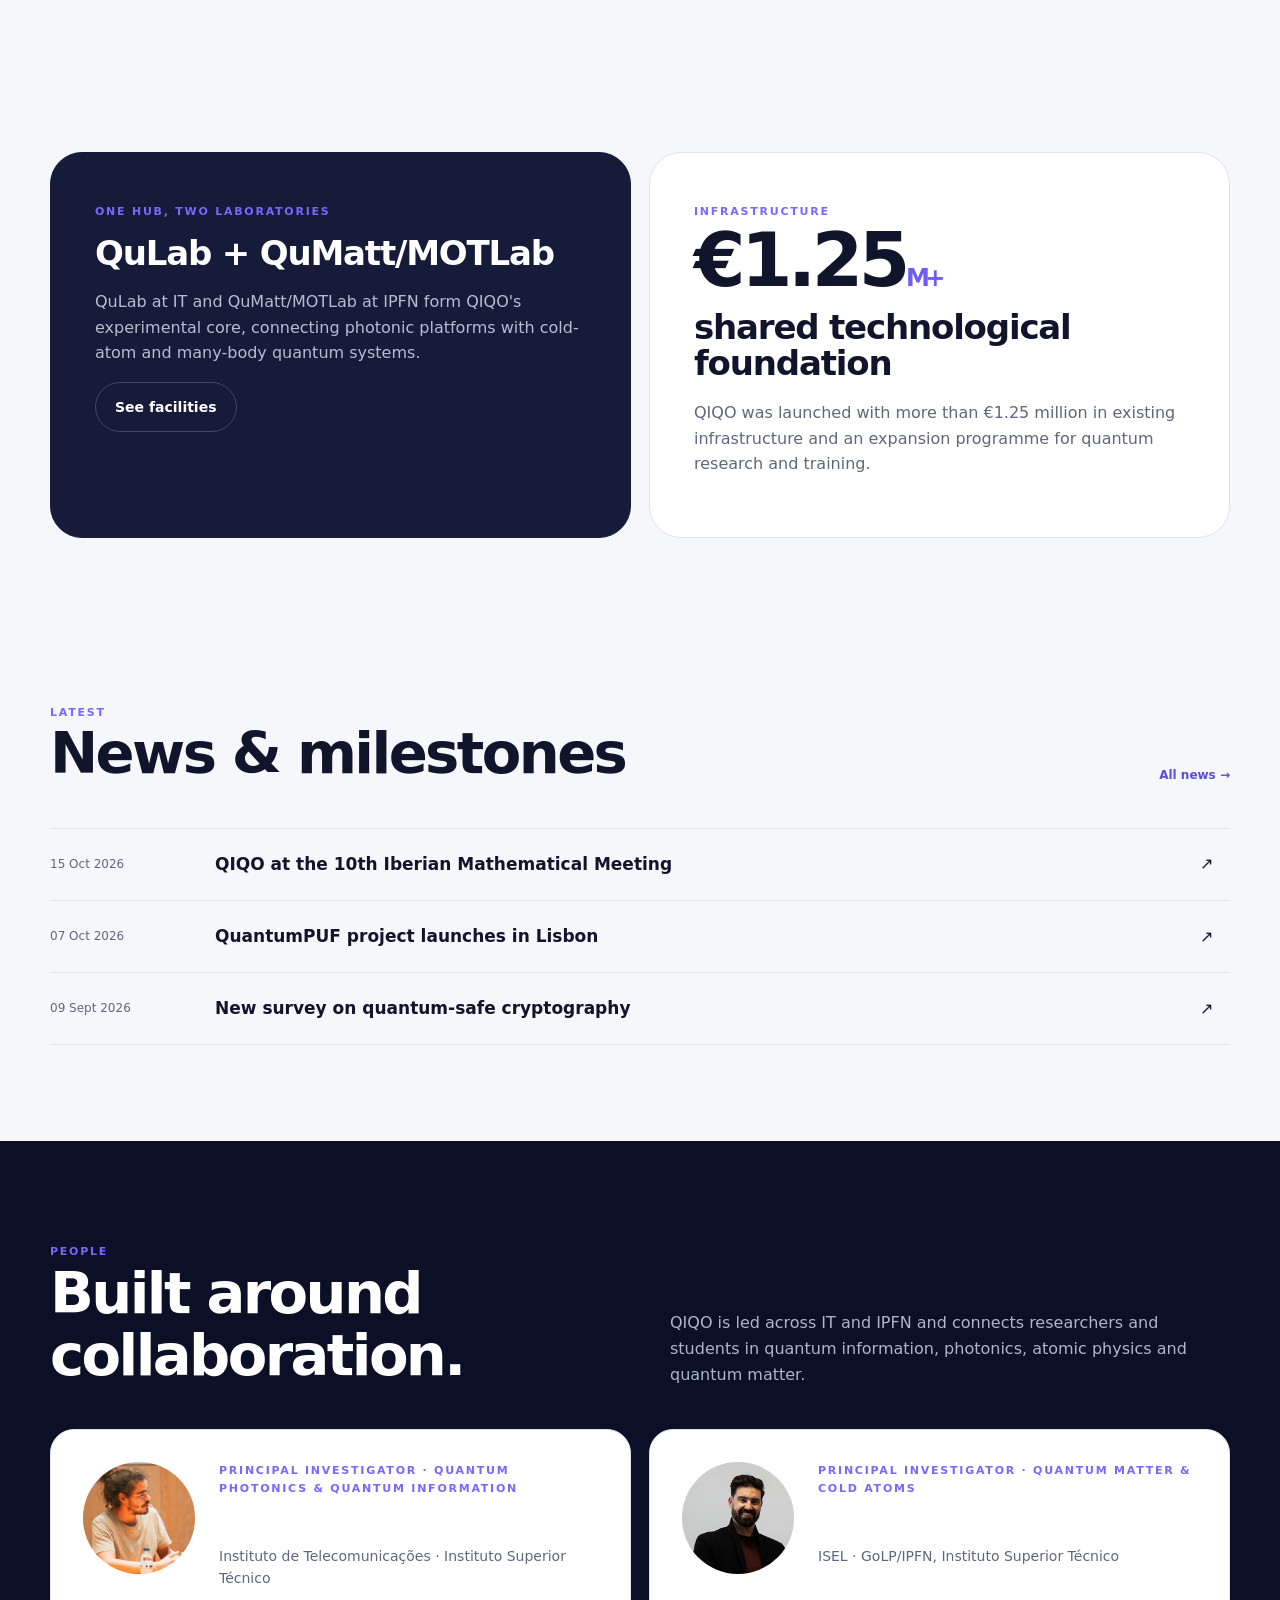
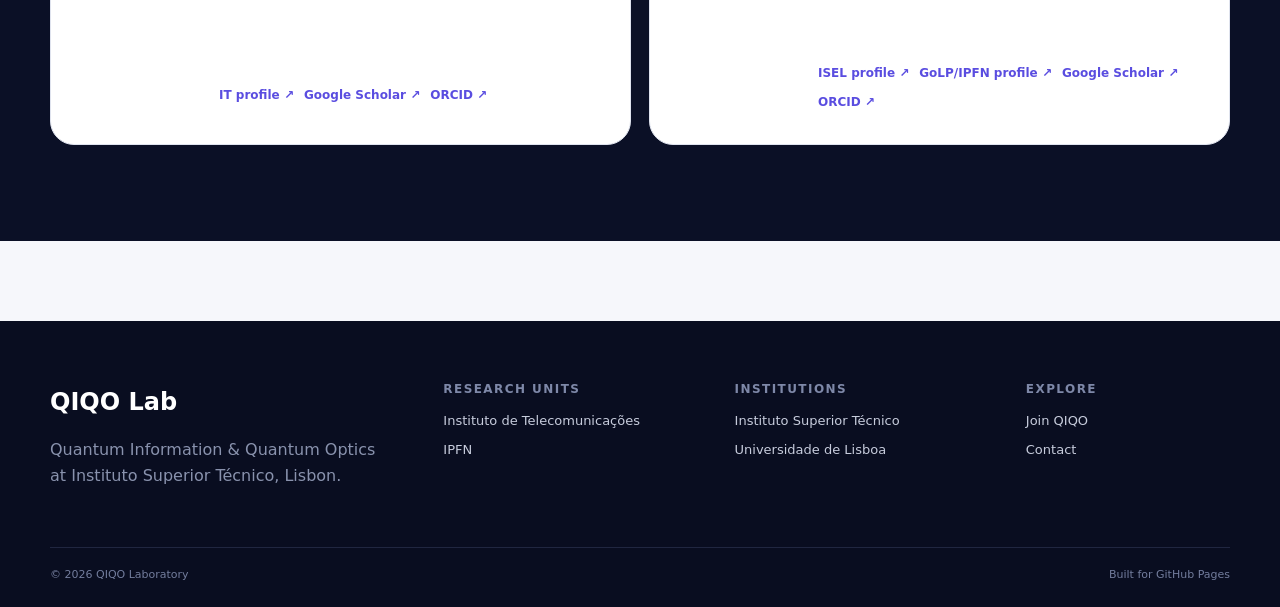
==== commit 5d058393: "Check APS accepted papers and correct QuantumPUF kickoff" ====
--- a/index.html
+++ b/index.html
@@ -1,4 +1,4 @@
 <!DOCTYPE html>
 
 <html lang="en"><head><meta charset="utf-8"/><meta content="width=device-width, initial-scale=1" name="viewport"/><title>QIQO Lab — Quantum Information &amp; Quantum Optics | Instituto Superior Técnico, Lisbon</title><meta content="QIQO is the joint quantum information and quantum optics laboratory of IT and IPFN at Instituto Superior Técnico, Lisbon, Portugal." name="description"/><meta content="#0b1026" name="theme-color"/><link href="assets/img/favicon.svg" rel="icon" type="image/svg+xml"/><link href="assets/css/site.css" rel="stylesheet"/><script defer="" src="assets/js/data.js"></script><script defer="" src="assets/js/news-data.js"></script><script defer="" src="assets/js/site.js"></script><link href="https://qiqo-lab.github.io/" rel="canonical"/><meta content="website" property="og:type"/><meta content="QIQO Lab" property="og:site_name"/><meta content="QIQO Lab — Quantum Information &amp; Quantum Optics | Instituto Superior Técnico, Lisbon" property="og:title"/><meta content="QIQO is the joint quantum information and quantum optics laboratory of IT and IPFN at Instituto Superior Técnico, Lisbon, Portugal." property="og:description"/><meta content="https://qiqo-lab.github.io/" property="og:url"/><meta content="en_GB" property="og:locale"/><meta content="https://qiqo-lab.github.io/assets/img/logo/qiqo-logo-2.png" property="og:image"/><meta content="QIQO — Quantum Information and Quantum Optics Laboratory" property="og:image:alt"/><meta content="summary" name="twitter:card"/><meta content="QIQO Lab — Quantum Information &amp; Quantum Optics | Instituto Superior Técnico, Lisbon" name="twitter:title"/><meta content="QIQO is the joint quantum information and quantum optics laboratory of IT and IPFN at Instituto Superior Técnico, Lisbon, Portugal." name="twitter:description"/><meta content="https://qiqo-lab.github.io/assets/img/logo/qiqo-logo-2.png" name="twitter:image"/><script data-qiqo-schema="" type="application/ld+json">{"@context": "https://schema.org", "@graph": [{"@type": "ResearchOrganization", "@id": "https://qiqo-lab.github.io/#organization", "name": "QIQO — Quantum Information and Quantum Optics Laboratory", "alternateName": ["QIQO", "QIQO Lab", "QIQO Laboratory"], "url": "https://qiqo-lab.github.io/", "logo": "https://qiqo-lab.github.io/assets/img/logo/qiqo-logo-2.png", "description": "QIQO is the joint quantum information and quantum optics laboratory of IT and IPFN at Instituto Superior Técnico, Lisbon, Portugal.", "address": {"@type": "PostalAddress", "streetAddress": "Av. Rovisco Pais 1", "postalCode": "1049-001", "addressLocality": "Lisbon", "addressCountry": "PT"}, "parentOrganization": [{"@type": "CollegeOrUniversity", "name": "Instituto Superior Técnico, Universidade de Lisboa", "url": "https://tecnico.ulisboa.pt/"}, {"@type": "ResearchOrganization", "name": "Instituto de Telecomunicações", "url": "https://www.it.pt/"}, {"@type": "ResearchOrganization", "name": "Instituto de Plasmas e Fusão Nuclear", "alternateName": "IPFN", "url": "https://www.ipfn.tecnico.ulisboa.pt/"}]}, {"@type": "WebSite", "@id": "https://qiqo-lab.github.io/#website", "url": "https://qiqo-lab.github.io/", "name": "QIQO Lab", "alternateName": "QIQO", "publisher": {"@id": "https://qiqo-lab.github.io/#organization"}, "inLanguage": "en"}]}</script><noscript><style>.reveal{opacity:1;transform:none}.nav-toggle{display:none}.nav-wrap{height:auto;min-height:78px;flex-wrap:wrap;padding-block:12px}.main-nav{display:flex;position:static;flex-wrap:wrap;flex-direction:row;width:100%;box-shadow:none}</style></noscript><meta content="95raSr56nbxkEjEl-AgicmJynOFiF8T3tw6eO89FypE" name="google-site-verification"/>
-</head><body data-page="home"><div data-site-header=""><header class="site-header"><div class="shell nav-wrap"><div class="header-logos"><a aria-label="QIQO home" class="brand" href="index.html"><img alt="QIQO Laboratory logo" class="brand-logo" src="assets/img/logo/qiqo-logo-2.png"/></a><div aria-label="Partner institutions" class="partner-logos"><a aria-label="Instituto de Telecomunicações" class="partner-logo partner-logo-it" href="https://www.it.pt/"><img alt="Instituto de Telecomunicações" height="188" src="assets/img/logo/it-logo.png" width="525"/></a><a aria-label="Instituto de Plasmas e Fusão Nuclear" class="partner-logo partner-logo-ipfn" href="https://www.ipfn.tecnico.ulisboa.pt/"><img alt="Instituto de Plasmas e Fusão Nuclear" height="179" src="assets/img/logo/ipfn-logo.png" width="428"/></a></div></div><button aria-expanded="false" aria-label="Toggle navigation" class="nav-toggle"><span></span><span></span><span></span></button><nav aria-label="Primary navigation" class="main-nav"><a class="active" href="index.html">Home</a><a href="research.html">Research</a><a href="people.html">People</a><a href="publications.html">Publications</a><a href="projects.html">Projects</a><a href="facilities.html">Facilities</a><a href="news.html">News</a><a href="opportunities.html">Join us</a><a href="contact.html">Contact</a></nav></div></header></div><main><section class="hero"><div class="shell hero-grid"><div><span class="hero-kicker">Lisbon · Quantum science &amp; technology</span><h1>QIQO Lab<span class="hero-subtitle">Quantum Information<br/>&amp; Quantum Optics</span></h1><p class="hero-copy">QIQO brings together quantum photonics, quantum information, ultracold matter and quantum technologies in a joint initiative of Instituto de Telecomunicações and IPFN at Instituto Superior Técnico.</p><div class="hero-actions"><a class="btn btn-primary" href="research.html">Explore our research →</a><a class="btn btn-ghost" href="opportunities.html">Join QIQO</a></div></div><div aria-hidden="true" class="quantum-art"><div class="q-grid"></div><div class="q-orbit"></div><div class="q-core"></div><span class="q-dot one"></span><span class="q-dot two"></span><span class="q-dot three"></span></div></div></section><section class="section reveal"><div class="shell"><div class="section-head"><div><span class="eyebrow">What we do</span><h2>From fundamental quantum science to deployable technology.</h2></div><p>QIQO combines complementary experimental and theoretical capabilities across quantum communication, quantum optics, quantum matter, quantum memories and sensing.</p></div><div class="pillars" data-home-research=""></div></div></section><section class="section-tight reveal"><div class="shell split-band"><article class="band-card dark"><span class="eyebrow">One hub, two laboratories</span><h3>QuLab + QuMatt/MOTLab</h3><p>QuLab at IT and QuMatt/MOTLab at IPFN form QIQO's experimental core, connecting photonic platforms with cold-atom and many-body quantum systems.</p><a class="btn btn-ghost" href="facilities.html">See facilities</a></article><article class="band-card"><span class="eyebrow">Infrastructure</span><div class="metric">€1.25<small>M+</small></div><h3>shared technological foundation</h3><p>QIQO was launched with more than €1.25 million in existing infrastructure and an expansion programme for quantum research and training.</p></article></div></section><section class="section reveal"><div class="shell"><div class="section-head"><div><span class="eyebrow">Latest</span><h2>News &amp; milestones</h2></div><a class="text-link" href="news.html">All news →</a></div><div class="news-list" data-home-news=""><a class="news-line" href="https://www.unioviedo.es/iberomat/index.php/quantum-computing/" rel="noreferrer" target="_blank"><time>15 Oct 2026</time><strong>QIQO at the 10th Iberian Mathematical Meeting</strong><span>↗</span></a><a class="news-line" href="https://arxiv.org/abs/2609.11991" rel="noreferrer" target="_blank"><time>09 Sep 2026</time><strong>New survey on quantum-safe cryptography</strong><span>↗</span></a><a class="news-line" href="https://www.ipfn.tecnico.ulisboa.pt/news-and-events/news/281663955271805" rel="noreferrer" target="_blank"><time>28 Jul 2026</time><strong>QuMatt/MOTLab featured in PlasmaSurf 2026 laboratory visits</strong><span>↗</span></a></div></div></section><section class="section section-dark reveal"><div class="shell"><div class="section-head"><div><span class="hero-kicker">People</span><h2>Built around collaboration.</h2></div><p>QIQO is led across IT and IPFN and connects researchers and students in quantum information, photonics, atomic physics and quantum matter.</p></div><div class="people-grid leads" data-leadership=""><article class="person-card person-card-large"><img alt="Emmanuel Zambrini Cruzeiro" class="avatar avatar-photo" loading="lazy" src="assets/img/people/emmanuel.jpg"/><div class="person-copy"><span class="eyebrow">Principal Investigator · Quantum Photonics &amp; Quantum Information</span><h3>Emmanuel Zambrini Cruzeiro</h3><p class="muted">Instituto de Telecomunicações · Instituto Superior Técnico</p><p>Quantum information, foundations, quantum communication, photonic platforms and optical quantum memories.</p><div class="mini-links"><a class="mini-link" href="https://www.it.pt/Members/Index/34614" rel="noreferrer" target="_blank">IT profile ↗</a><a class="mini-link" href="https://scholar.google.com/citations?hl=en&amp;user=PnzCrFIAAAAJ" rel="noreferrer" target="_blank">Google Scholar ↗</a><a class="mini-link" href="https://orcid.org/0000-0003-3418-9131" rel="noreferrer" target="_blank">ORCID ↗</a></div></div></article><article class="person-card person-card-large"><img alt="Hugo Terças" class="avatar avatar-photo" loading="lazy" src="assets/img/people/hugo.jpg"/><div class="person-copy"><span class="eyebrow">Principal Investigator · Quantum Matter &amp; Cold Atoms</span><h3>Hugo Terças</h3><p class="muted">ISEL · GoLP/IPFN, Instituto Superior Técnico</p><p>Quantum matter, ultracold gases, quantum fluids and plasmas, quantum simulation and many-body physics.</p><div class="mini-links"><a class="mini-link" href="https://www.isel.pt/docente/hugo-fernando-santos-tercas" rel="noreferrer" target="_blank">ISEL profile ↗</a><a class="mini-link" href="https://plasmas.tecnico.ulisboa.pt/faculty/members" rel="noreferrer" target="_blank">GoLP/IPFN profile ↗</a><a class="mini-link" href="https://scholar.google.com/citations?user=nmLAqloAAAAJ" rel="noreferrer" target="_blank">Google Scholar ↗</a><a class="mini-link" href="https://orcid.org/0000-0003-2826-4377" rel="noreferrer" target="_blank">ORCID ↗</a></div></div></article></div></div></section></main><div data-site-footer=""></div></body></html>
+</head><body data-page="home"><div data-site-header=""><header class="site-header"><div class="shell nav-wrap"><div class="header-logos"><a aria-label="QIQO home" class="brand" href="index.html"><img alt="QIQO Laboratory logo" class="brand-logo" src="assets/img/logo/qiqo-logo-2.png"/></a><div aria-label="Partner institutions" class="partner-logos"><a aria-label="Instituto de Telecomunicações" class="partner-logo partner-logo-it" href="https://www.it.pt/"><img alt="Instituto de Telecomunicações" height="188" src="assets/img/logo/it-logo.png" width="525"/></a><a aria-label="Instituto de Plasmas e Fusão Nuclear" class="partner-logo partner-logo-ipfn" href="https://www.ipfn.tecnico.ulisboa.pt/"><img alt="Instituto de Plasmas e Fusão Nuclear" height="179" src="assets/img/logo/ipfn-logo.png" width="428"/></a></div></div><button aria-expanded="false" aria-label="Toggle navigation" class="nav-toggle"><span></span><span></span><span></span></button><nav aria-label="Primary navigation" class="main-nav"><a class="active" href="index.html">Home</a><a href="research.html">Research</a><a href="people.html">People</a><a href="publications.html">Publications</a><a href="projects.html">Projects</a><a href="facilities.html">Facilities</a><a href="news.html">News</a><a href="opportunities.html">Join us</a><a href="contact.html">Contact</a></nav></div></header></div><main><section class="hero"><div class="shell hero-grid"><div><span class="hero-kicker">Lisbon · Quantum science &amp; technology</span><h1>QIQO Lab<span class="hero-subtitle">Quantum Information<br/>&amp; Quantum Optics</span></h1><p class="hero-copy">QIQO brings together quantum photonics, quantum information, ultracold matter and quantum technologies in a joint initiative of Instituto de Telecomunicações and IPFN at Instituto Superior Técnico.</p><div class="hero-actions"><a class="btn btn-primary" href="research.html">Explore our research →</a><a class="btn btn-ghost" href="opportunities.html">Join QIQO</a></div></div><div aria-hidden="true" class="quantum-art"><div class="q-grid"></div><div class="q-orbit"></div><div class="q-core"></div><span class="q-dot one"></span><span class="q-dot two"></span><span class="q-dot three"></span></div></div></section><section class="section reveal"><div class="shell"><div class="section-head"><div><span class="eyebrow">What we do</span><h2>From fundamental quantum science to deployable technology.</h2></div><p>QIQO combines complementary experimental and theoretical capabilities across quantum communication, quantum optics, quantum matter, quantum memories and sensing.</p></div><div class="pillars" data-home-research=""></div></div></section><section class="section-tight reveal"><div class="shell split-band"><article class="band-card dark"><span class="eyebrow">One hub, two laboratories</span><h3>QuLab + QuMatt/MOTLab</h3><p>QuLab at IT and QuMatt/MOTLab at IPFN form QIQO's experimental core, connecting photonic platforms with cold-atom and many-body quantum systems.</p><a class="btn btn-ghost" href="facilities.html">See facilities</a></article><article class="band-card"><span class="eyebrow">Infrastructure</span><div class="metric">€1.25<small>M+</small></div><h3>shared technological foundation</h3><p>QIQO was launched with more than €1.25 million in existing infrastructure and an expansion programme for quantum research and training.</p></article></div></section><section class="section reveal"><div class="shell"><div class="section-head"><div><span class="eyebrow">Latest</span><h2>News &amp; milestones</h2></div><a class="text-link" href="news.html">All news →</a></div><div class="news-list" data-home-news=""><a class="news-line" href="https://www.unioviedo.es/iberomat/index.php/quantum-computing/" rel="noreferrer" target="_blank"><time>15 Oct 2026</time><strong>QIQO at the 10th Iberian Mathematical Meeting</strong><span>↗</span></a><a class="news-line" href="https://www.it.pt/News/NewsPost/5295" rel="noreferrer" target="_blank"><time>07 Oct 2026</time><strong>QuantumPUF project launches in Lisbon</strong><span>↗</span></a><a class="news-line" href="https://arxiv.org/abs/2609.11991" rel="noreferrer" target="_blank"><time>09 Sep 2026</time><strong>New survey on quantum-safe cryptography</strong><span>↗</span></a></div></div></section><section class="section section-dark reveal"><div class="shell"><div class="section-head"><div><span class="hero-kicker">People</span><h2>Built around collaboration.</h2></div><p>QIQO is led across IT and IPFN and connects researchers and students in quantum information, photonics, atomic physics and quantum matter.</p></div><div class="people-grid leads" data-leadership=""><article class="person-card person-card-large"><img alt="Emmanuel Zambrini Cruzeiro" class="avatar avatar-photo" loading="lazy" src="assets/img/people/emmanuel.jpg"/><div class="person-copy"><span class="eyebrow">Principal Investigator · Quantum Photonics &amp; Quantum Information</span><h3>Emmanuel Zambrini Cruzeiro</h3><p class="muted">Instituto de Telecomunicações · Instituto Superior Técnico</p><p>Quantum information, foundations, quantum communication, photonic platforms and optical quantum memories.</p><div class="mini-links"><a class="mini-link" href="https://www.it.pt/Members/Index/34614" rel="noreferrer" target="_blank">IT profile ↗</a><a class="mini-link" href="https://scholar.google.com/citations?hl=en&amp;user=PnzCrFIAAAAJ" rel="noreferrer" target="_blank">Google Scholar ↗</a><a class="mini-link" href="https://orcid.org/0000-0003-3418-9131" rel="noreferrer" target="_blank">ORCID ↗</a></div></div></article><article class="person-card person-card-large"><img alt="Hugo Terças" class="avatar avatar-photo" loading="lazy" src="assets/img/people/hugo.jpg"/><div class="person-copy"><span class="eyebrow">Principal Investigator · Quantum Matter &amp; Cold Atoms</span><h3>Hugo Terças</h3><p class="muted">ISEL · GoLP/IPFN, Instituto Superior Técnico</p><p>Quantum matter, ultracold gases, quantum fluids and plasmas, quantum simulation and many-body physics.</p><div class="mini-links"><a class="mini-link" href="https://www.isel.pt/docente/hugo-fernando-santos-tercas" rel="noreferrer" target="_blank">ISEL profile ↗</a><a class="mini-link" href="https://plasmas.tecnico.ulisboa.pt/faculty/members" rel="noreferrer" target="_blank">GoLP/IPFN profile ↗</a><a class="mini-link" href="https://scholar.google.com/citations?user=nmLAqloAAAAJ" rel="noreferrer" target="_blank">Google Scholar ↗</a><a class="mini-link" href="https://orcid.org/0000-0003-2826-4377" rel="noreferrer" target="_blank">ORCID ↗</a></div></div></article></div></div></section></main><div data-site-footer=""></div></body></html>
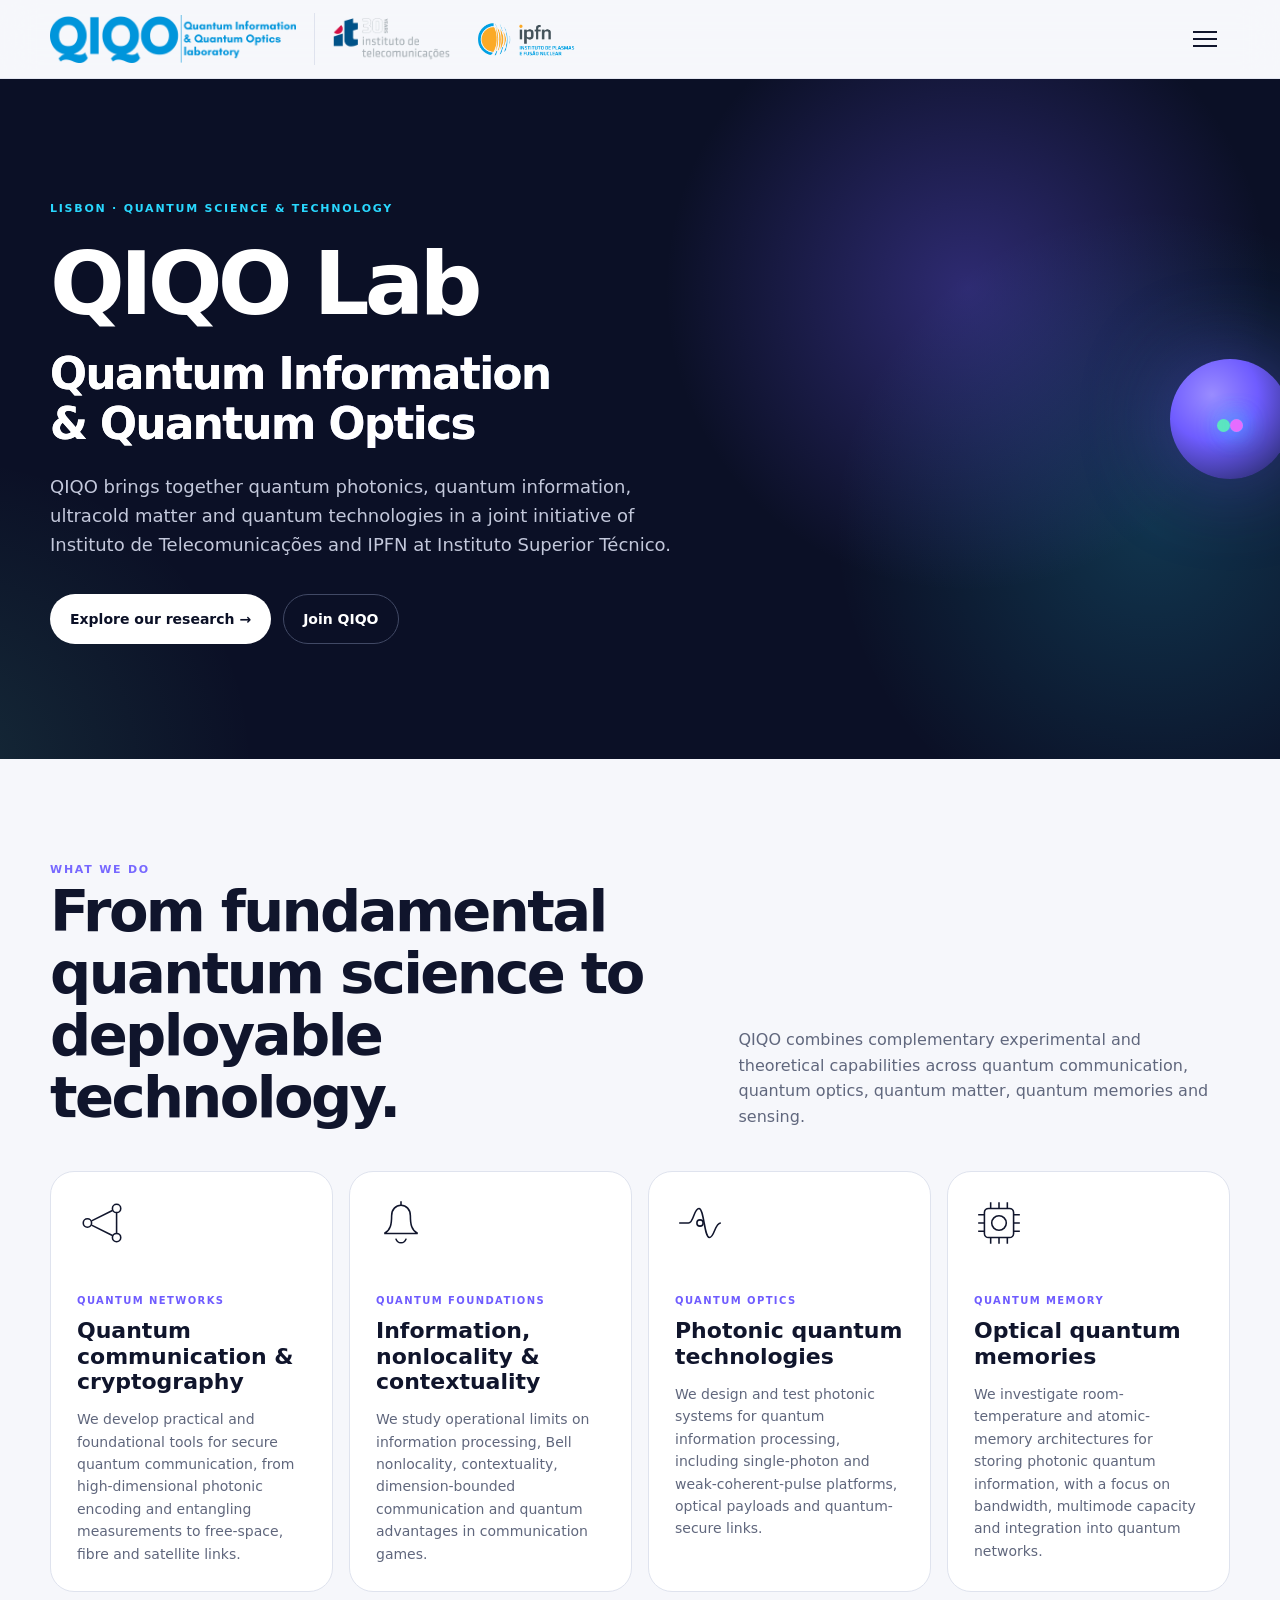
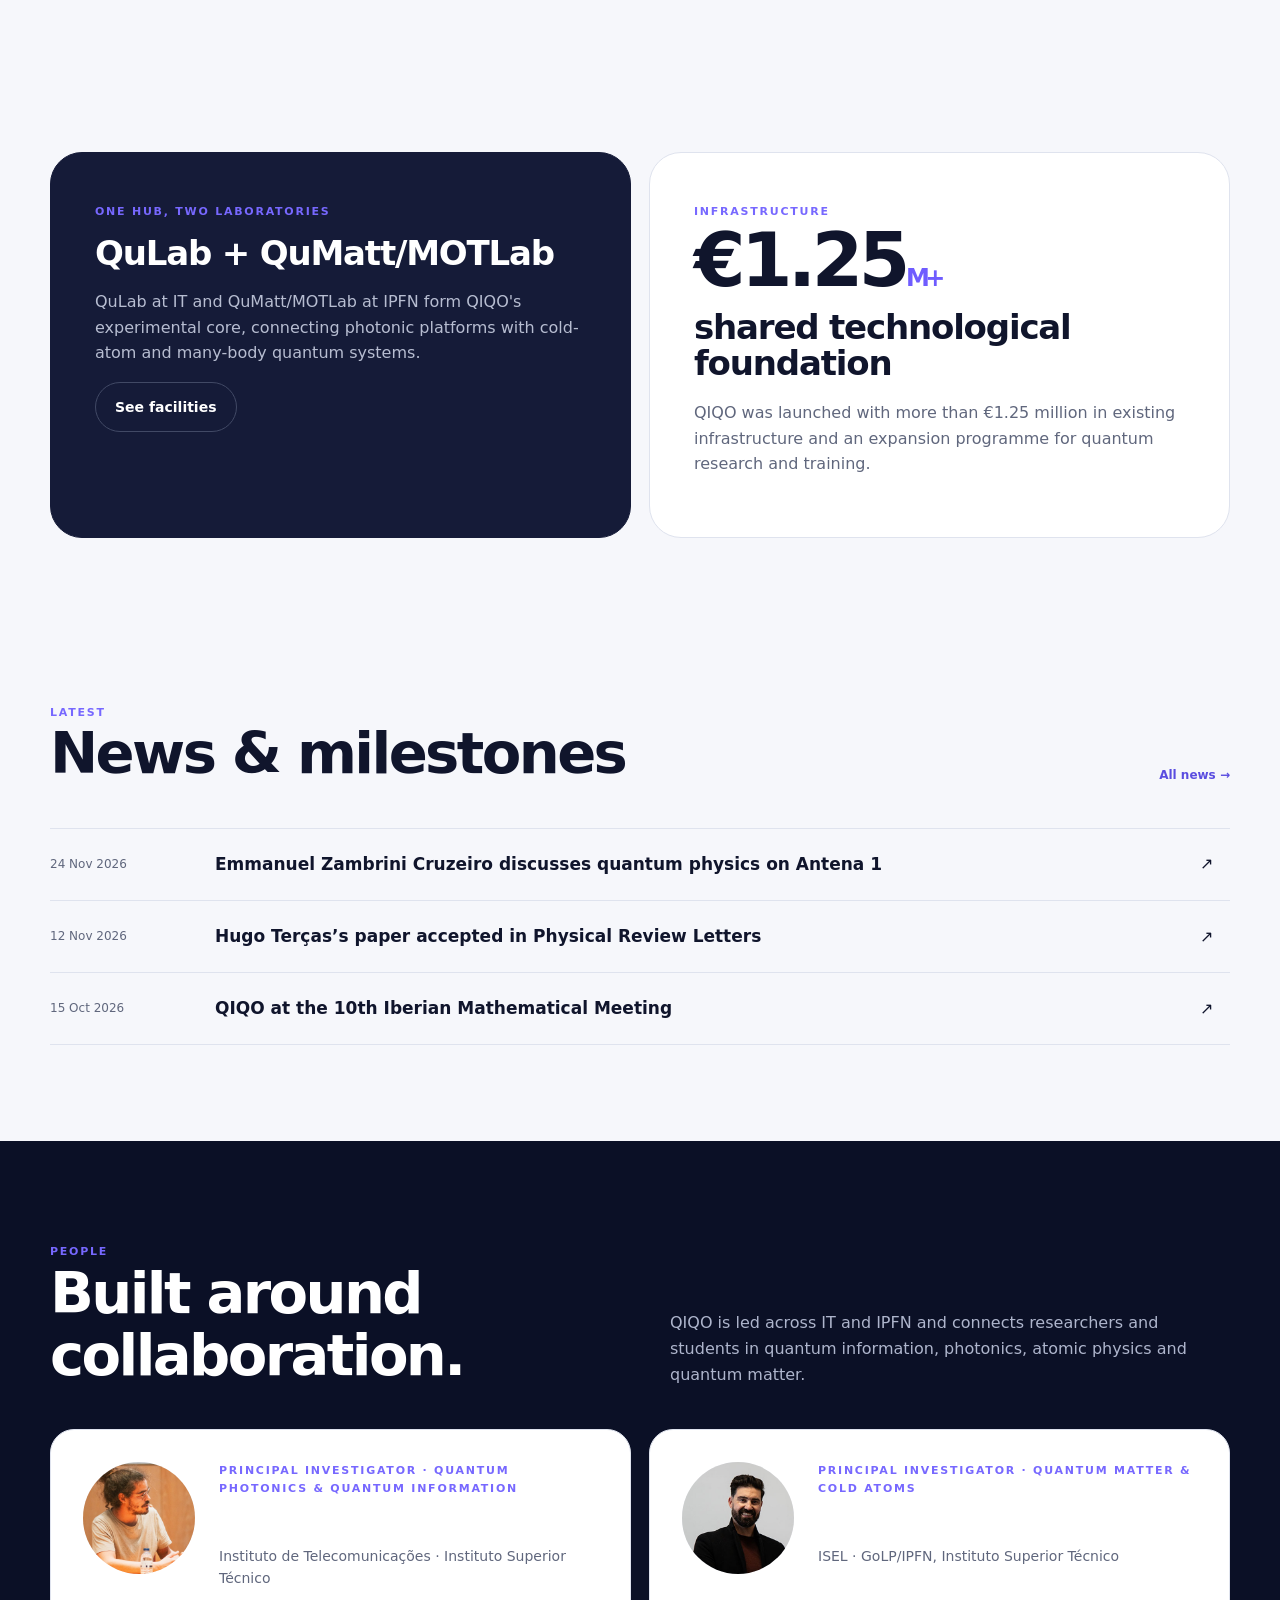
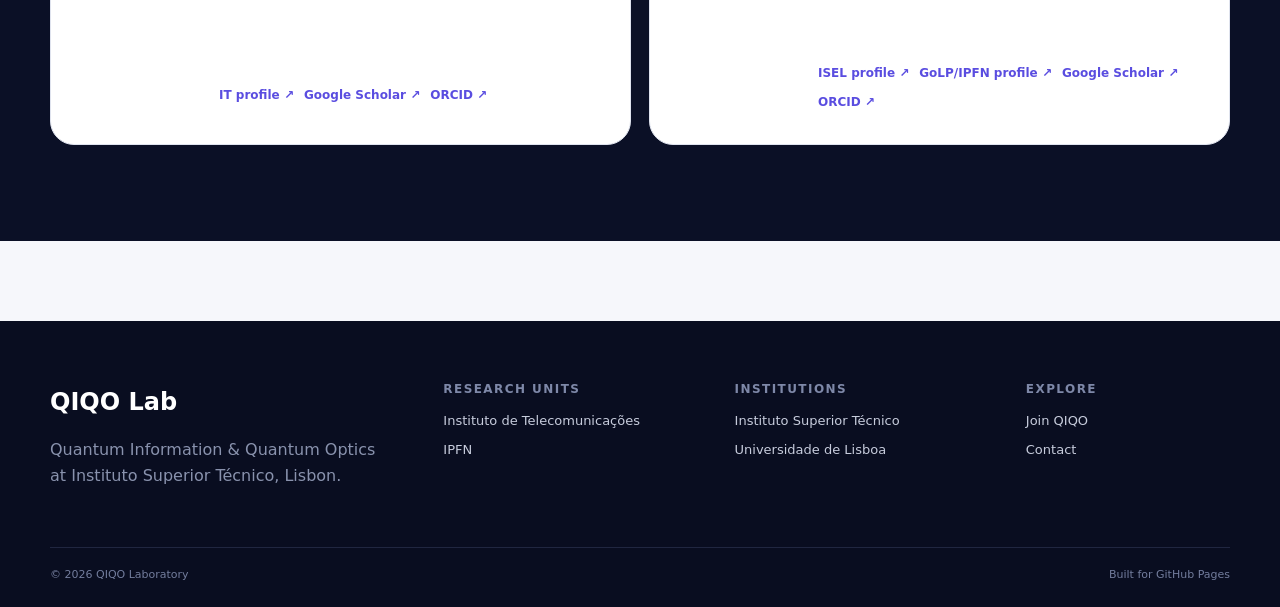
==== commit 58c07389: "Add Antena 1 interview and Hugo Terças's accepted PRL paper" ====
--- a/index.html
+++ b/index.html
@@ -1,4 +1,4 @@
 <!DOCTYPE html>
 
 <html lang="en"><head><meta charset="utf-8"/><meta content="width=device-width, initial-scale=1" name="viewport"/><title>QIQO Lab — Quantum Information &amp; Quantum Optics | Instituto Superior Técnico, Lisbon</title><meta content="QIQO is the joint quantum information and quantum optics laboratory of IT and IPFN at Instituto Superior Técnico, Lisbon, Portugal." name="description"/><meta content="#0b1026" name="theme-color"/><link href="assets/img/favicon.svg" rel="icon" type="image/svg+xml"/><link href="assets/css/site.css" rel="stylesheet"/><script defer="" src="assets/js/data.js"></script><script defer="" src="assets/js/news-data.js"></script><script defer="" src="assets/js/site.js"></script><link href="https://qiqo-lab.github.io/" rel="canonical"/><meta content="website" property="og:type"/><meta content="QIQO Lab" property="og:site_name"/><meta content="QIQO Lab — Quantum Information &amp; Quantum Optics | Instituto Superior Técnico, Lisbon" property="og:title"/><meta content="QIQO is the joint quantum information and quantum optics laboratory of IT and IPFN at Instituto Superior Técnico, Lisbon, Portugal." property="og:description"/><meta content="https://qiqo-lab.github.io/" property="og:url"/><meta content="en_GB" property="og:locale"/><meta content="https://qiqo-lab.github.io/assets/img/logo/qiqo-logo-2.png" property="og:image"/><meta content="QIQO — Quantum Information and Quantum Optics Laboratory" property="og:image:alt"/><meta content="summary" name="twitter:card"/><meta content="QIQO Lab — Quantum Information &amp; Quantum Optics | Instituto Superior Técnico, Lisbon" name="twitter:title"/><meta content="QIQO is the joint quantum information and quantum optics laboratory of IT and IPFN at Instituto Superior Técnico, Lisbon, Portugal." name="twitter:description"/><meta content="https://qiqo-lab.github.io/assets/img/logo/qiqo-logo-2.png" name="twitter:image"/><script data-qiqo-schema="" type="application/ld+json">{"@context": "https://schema.org", "@graph": [{"@type": "ResearchOrganization", "@id": "https://qiqo-lab.github.io/#organization", "name": "QIQO — Quantum Information and Quantum Optics Laboratory", "alternateName": ["QIQO", "QIQO Lab", "QIQO Laboratory"], "url": "https://qiqo-lab.github.io/", "logo": "https://qiqo-lab.github.io/assets/img/logo/qiqo-logo-2.png", "description": "QIQO is the joint quantum information and quantum optics laboratory of IT and IPFN at Instituto Superior Técnico, Lisbon, Portugal.", "address": {"@type": "PostalAddress", "streetAddress": "Av. Rovisco Pais 1", "postalCode": "1049-001", "addressLocality": "Lisbon", "addressCountry": "PT"}, "parentOrganization": [{"@type": "CollegeOrUniversity", "name": "Instituto Superior Técnico, Universidade de Lisboa", "url": "https://tecnico.ulisboa.pt/"}, {"@type": "ResearchOrganization", "name": "Instituto de Telecomunicações", "url": "https://www.it.pt/"}, {"@type": "ResearchOrganization", "name": "Instituto de Plasmas e Fusão Nuclear", "alternateName": "IPFN", "url": "https://www.ipfn.tecnico.ulisboa.pt/"}]}, {"@type": "WebSite", "@id": "https://qiqo-lab.github.io/#website", "url": "https://qiqo-lab.github.io/", "name": "QIQO Lab", "alternateName": "QIQO", "publisher": {"@id": "https://qiqo-lab.github.io/#organization"}, "inLanguage": "en"}]}</script><noscript><style>.reveal{opacity:1;transform:none}.nav-toggle{display:none}.nav-wrap{height:auto;min-height:78px;flex-wrap:wrap;padding-block:12px}.main-nav{display:flex;position:static;flex-wrap:wrap;flex-direction:row;width:100%;box-shadow:none}</style></noscript><meta content="95raSr56nbxkEjEl-AgicmJynOFiF8T3tw6eO89FypE" name="google-site-verification"/>
-</head><body data-page="home"><div data-site-header=""><header class="site-header"><div class="shell nav-wrap"><div class="header-logos"><a aria-label="QIQO home" class="brand" href="index.html"><img alt="QIQO Laboratory logo" class="brand-logo" src="assets/img/logo/qiqo-logo-2.png"/></a><div aria-label="Partner institutions" class="partner-logos"><a aria-label="Instituto de Telecomunicações" class="partner-logo partner-logo-it" href="https://www.it.pt/"><img alt="Instituto de Telecomunicações" height="188" src="assets/img/logo/it-logo.png" width="525"/></a><a aria-label="Instituto de Plasmas e Fusão Nuclear" class="partner-logo partner-logo-ipfn" href="https://www.ipfn.tecnico.ulisboa.pt/"><img alt="Instituto de Plasmas e Fusão Nuclear" height="179" src="assets/img/logo/ipfn-logo.png" width="428"/></a></div></div><button aria-expanded="false" aria-label="Toggle navigation" class="nav-toggle"><span></span><span></span><span></span></button><nav aria-label="Primary navigation" class="main-nav"><a class="active" href="index.html">Home</a><a href="research.html">Research</a><a href="people.html">People</a><a href="publications.html">Publications</a><a href="projects.html">Projects</a><a href="facilities.html">Facilities</a><a href="news.html">News</a><a href="opportunities.html">Join us</a><a href="contact.html">Contact</a></nav></div></header></div><main><section class="hero"><div class="shell hero-grid"><div><span class="hero-kicker">Lisbon · Quantum science &amp; technology</span><h1>QIQO Lab<span class="hero-subtitle">Quantum Information<br/>&amp; Quantum Optics</span></h1><p class="hero-copy">QIQO brings together quantum photonics, quantum information, ultracold matter and quantum technologies in a joint initiative of Instituto de Telecomunicações and IPFN at Instituto Superior Técnico.</p><div class="hero-actions"><a class="btn btn-primary" href="research.html">Explore our research →</a><a class="btn btn-ghost" href="opportunities.html">Join QIQO</a></div></div><div aria-hidden="true" class="quantum-art"><div class="q-grid"></div><div class="q-orbit"></div><div class="q-core"></div><span class="q-dot one"></span><span class="q-dot two"></span><span class="q-dot three"></span></div></div></section><section class="section reveal"><div class="shell"><div class="section-head"><div><span class="eyebrow">What we do</span><h2>From fundamental quantum science to deployable technology.</h2></div><p>QIQO combines complementary experimental and theoretical capabilities across quantum communication, quantum optics, quantum matter, quantum memories and sensing.</p></div><div class="pillars" data-home-research=""></div></div></section><section class="section-tight reveal"><div class="shell split-band"><article class="band-card dark"><span class="eyebrow">One hub, two laboratories</span><h3>QuLab + QuMatt/MOTLab</h3><p>QuLab at IT and QuMatt/MOTLab at IPFN form QIQO's experimental core, connecting photonic platforms with cold-atom and many-body quantum systems.</p><a class="btn btn-ghost" href="facilities.html">See facilities</a></article><article class="band-card"><span class="eyebrow">Infrastructure</span><div class="metric">€1.25<small>M+</small></div><h3>shared technological foundation</h3><p>QIQO was launched with more than €1.25 million in existing infrastructure and an expansion programme for quantum research and training.</p></article></div></section><section class="section reveal"><div class="shell"><div class="section-head"><div><span class="eyebrow">Latest</span><h2>News &amp; milestones</h2></div><a class="text-link" href="news.html">All news →</a></div><div class="news-list" data-home-news=""><a class="news-line" href="https://www.unioviedo.es/iberomat/index.php/quantum-computing/" rel="noreferrer" target="_blank"><time>15 Oct 2026</time><strong>QIQO at the 10th Iberian Mathematical Meeting</strong><span>↗</span></a><a class="news-line" href="https://www.it.pt/News/NewsPost/5295" rel="noreferrer" target="_blank"><time>07 Oct 2026</time><strong>QuantumPUF project launches in Lisbon</strong><span>↗</span></a><a class="news-line" href="https://arxiv.org/abs/2609.11991" rel="noreferrer" target="_blank"><time>09 Sep 2026</time><strong>New survey on quantum-safe cryptography</strong><span>↗</span></a></div></div></section><section class="section section-dark reveal"><div class="shell"><div class="section-head"><div><span class="hero-kicker">People</span><h2>Built around collaboration.</h2></div><p>QIQO is led across IT and IPFN and connects researchers and students in quantum information, photonics, atomic physics and quantum matter.</p></div><div class="people-grid leads" data-leadership=""><article class="person-card person-card-large"><img alt="Emmanuel Zambrini Cruzeiro" class="avatar avatar-photo" loading="lazy" src="assets/img/people/emmanuel.jpg"/><div class="person-copy"><span class="eyebrow">Principal Investigator · Quantum Photonics &amp; Quantum Information</span><h3>Emmanuel Zambrini Cruzeiro</h3><p class="muted">Instituto de Telecomunicações · Instituto Superior Técnico</p><p>Quantum information, foundations, quantum communication, photonic platforms and optical quantum memories.</p><div class="mini-links"><a class="mini-link" href="https://www.it.pt/Members/Index/34614" rel="noreferrer" target="_blank">IT profile ↗</a><a class="mini-link" href="https://scholar.google.com/citations?hl=en&amp;user=PnzCrFIAAAAJ" rel="noreferrer" target="_blank">Google Scholar ↗</a><a class="mini-link" href="https://orcid.org/0000-0003-3418-9131" rel="noreferrer" target="_blank">ORCID ↗</a></div></div></article><article class="person-card person-card-large"><img alt="Hugo Terças" class="avatar avatar-photo" loading="lazy" src="assets/img/people/hugo.jpg"/><div class="person-copy"><span class="eyebrow">Principal Investigator · Quantum Matter &amp; Cold Atoms</span><h3>Hugo Terças</h3><p class="muted">ISEL · GoLP/IPFN, Instituto Superior Técnico</p><p>Quantum matter, ultracold gases, quantum fluids and plasmas, quantum simulation and many-body physics.</p><div class="mini-links"><a class="mini-link" href="https://www.isel.pt/docente/hugo-fernando-santos-tercas" rel="noreferrer" target="_blank">ISEL profile ↗</a><a class="mini-link" href="https://plasmas.tecnico.ulisboa.pt/faculty/members" rel="noreferrer" target="_blank">GoLP/IPFN profile ↗</a><a class="mini-link" href="https://scholar.google.com/citations?user=nmLAqloAAAAJ" rel="noreferrer" target="_blank">Google Scholar ↗</a><a class="mini-link" href="https://orcid.org/0000-0003-2826-4377" rel="noreferrer" target="_blank">ORCID ↗</a></div></div></article></div></div></section></main><div data-site-footer=""></div></body></html>
+</head><body data-page="home"><div data-site-header=""><header class="site-header"><div class="shell nav-wrap"><div class="header-logos"><a aria-label="QIQO home" class="brand" href="index.html"><img alt="QIQO Laboratory logo" class="brand-logo" src="assets/img/logo/qiqo-logo-2.png"/></a><div aria-label="Partner institutions" class="partner-logos"><a aria-label="Instituto de Telecomunicações" class="partner-logo partner-logo-it" href="https://www.it.pt/"><img alt="Instituto de Telecomunicações" height="188" src="assets/img/logo/it-logo.png" width="525"/></a><a aria-label="Instituto de Plasmas e Fusão Nuclear" class="partner-logo partner-logo-ipfn" href="https://www.ipfn.tecnico.ulisboa.pt/"><img alt="Instituto de Plasmas e Fusão Nuclear" height="179" src="assets/img/logo/ipfn-logo.png" width="428"/></a></div></div><button aria-expanded="false" aria-label="Toggle navigation" class="nav-toggle"><span></span><span></span><span></span></button><nav aria-label="Primary navigation" class="main-nav"><a class="active" href="index.html">Home</a><a href="research.html">Research</a><a href="people.html">People</a><a href="publications.html">Publications</a><a href="projects.html">Projects</a><a href="facilities.html">Facilities</a><a href="news.html">News</a><a href="opportunities.html">Join us</a><a href="contact.html">Contact</a></nav></div></header></div><main><section class="hero"><div class="shell hero-grid"><div><span class="hero-kicker">Lisbon · Quantum science &amp; technology</span><h1>QIQO Lab<span class="hero-subtitle">Quantum Information<br/>&amp; Quantum Optics</span></h1><p class="hero-copy">QIQO brings together quantum photonics, quantum information, ultracold matter and quantum technologies in a joint initiative of Instituto de Telecomunicações and IPFN at Instituto Superior Técnico.</p><div class="hero-actions"><a class="btn btn-primary" href="research.html">Explore our research →</a><a class="btn btn-ghost" href="opportunities.html">Join QIQO</a></div></div><div aria-hidden="true" class="quantum-art"><div class="q-grid"></div><div class="q-orbit"></div><div class="q-core"></div><span class="q-dot one"></span><span class="q-dot two"></span><span class="q-dot three"></span></div></div></section><section class="section reveal"><div class="shell"><div class="section-head"><div><span class="eyebrow">What we do</span><h2>From fundamental quantum science to deployable technology.</h2></div><p>QIQO combines complementary experimental and theoretical capabilities across quantum communication, quantum optics, quantum matter, quantum memories and sensing.</p></div><div class="pillars" data-home-research=""></div></div></section><section class="section-tight reveal"><div class="shell split-band"><article class="band-card dark"><span class="eyebrow">One hub, two laboratories</span><h3>QuLab + QuMatt/MOTLab</h3><p>QuLab at IT and QuMatt/MOTLab at IPFN form QIQO's experimental core, connecting photonic platforms with cold-atom and many-body quantum systems.</p><a class="btn btn-ghost" href="facilities.html">See facilities</a></article><article class="band-card"><span class="eyebrow">Infrastructure</span><div class="metric">€1.25<small>M+</small></div><h3>shared technological foundation</h3><p>QIQO was launched with more than €1.25 million in existing infrastructure and an expansion programme for quantum research and training.</p></article></div></section><section class="section reveal"><div class="shell"><div class="section-head"><div><span class="eyebrow">Latest</span><h2>News &amp; milestones</h2></div><a class="text-link" href="news.html">All news →</a></div><div class="news-list" data-home-news=""><a class="news-line" href="https://www.rtp.pt/play/p15569/e969887/duas-de-prosa" rel="noreferrer" target="_blank"><time>24 Nov 2026</time><strong>Emmanuel Zambrini Cruzeiro discusses quantum physics on Antena 1</strong><span>↗</span></a><a class="news-line" href="https://journals.aps.org/prl/accepted/10.1103/6lkb-18jb" rel="noreferrer" target="_blank"><time>12 Nov 2026</time><strong>Hugo Terças’s paper accepted in Physical Review Letters</strong><span>↗</span></a><a class="news-line" href="https://www.unioviedo.es/iberomat/index.php/quantum-computing/" rel="noreferrer" target="_blank"><time>15 Oct 2026</time><strong>QIQO at the 10th Iberian Mathematical Meeting</strong><span>↗</span></a></div></div></section><section class="section section-dark reveal"><div class="shell"><div class="section-head"><div><span class="hero-kicker">People</span><h2>Built around collaboration.</h2></div><p>QIQO is led across IT and IPFN and connects researchers and students in quantum information, photonics, atomic physics and quantum matter.</p></div><div class="people-grid leads" data-leadership=""><article class="person-card person-card-large"><img alt="Emmanuel Zambrini Cruzeiro" class="avatar avatar-photo" loading="lazy" src="assets/img/people/emmanuel.jpg"/><div class="person-copy"><span class="eyebrow">Principal Investigator · Quantum Photonics &amp; Quantum Information</span><h3>Emmanuel Zambrini Cruzeiro</h3><p class="muted">Instituto de Telecomunicações · Instituto Superior Técnico</p><p>Quantum information, foundations, quantum communication, photonic platforms and optical quantum memories.</p><div class="mini-links"><a class="mini-link" href="https://www.it.pt/Members/Index/34614" rel="noreferrer" target="_blank">IT profile ↗</a><a class="mini-link" href="https://scholar.google.com/citations?hl=en&amp;user=PnzCrFIAAAAJ" rel="noreferrer" target="_blank">Google Scholar ↗</a><a class="mini-link" href="https://orcid.org/0000-0003-3418-9131" rel="noreferrer" target="_blank">ORCID ↗</a></div></div></article><article class="person-card person-card-large"><img alt="Hugo Terças" class="avatar avatar-photo" loading="lazy" src="assets/img/people/hugo.jpg"/><div class="person-copy"><span class="eyebrow">Principal Investigator · Quantum Matter &amp; Cold Atoms</span><h3>Hugo Terças</h3><p class="muted">ISEL · GoLP/IPFN, Instituto Superior Técnico</p><p>Quantum matter, ultracold gases, quantum fluids and plasmas, quantum simulation and many-body physics.</p><div class="mini-links"><a class="mini-link" href="https://www.isel.pt/docente/hugo-fernando-santos-tercas" rel="noreferrer" target="_blank">ISEL profile ↗</a><a class="mini-link" href="https://plasmas.tecnico.ulisboa.pt/faculty/members" rel="noreferrer" target="_blank">GoLP/IPFN profile ↗</a><a class="mini-link" href="https://scholar.google.com/citations?user=nmLAqloAAAAJ" rel="noreferrer" target="_blank">Google Scholar ↗</a><a class="mini-link" href="https://orcid.org/0000-0003-2826-4377" rel="noreferrer" target="_blank">ORCID ↗</a></div></div></article></div></div></section></main><div data-site-footer=""></div></body></html>
